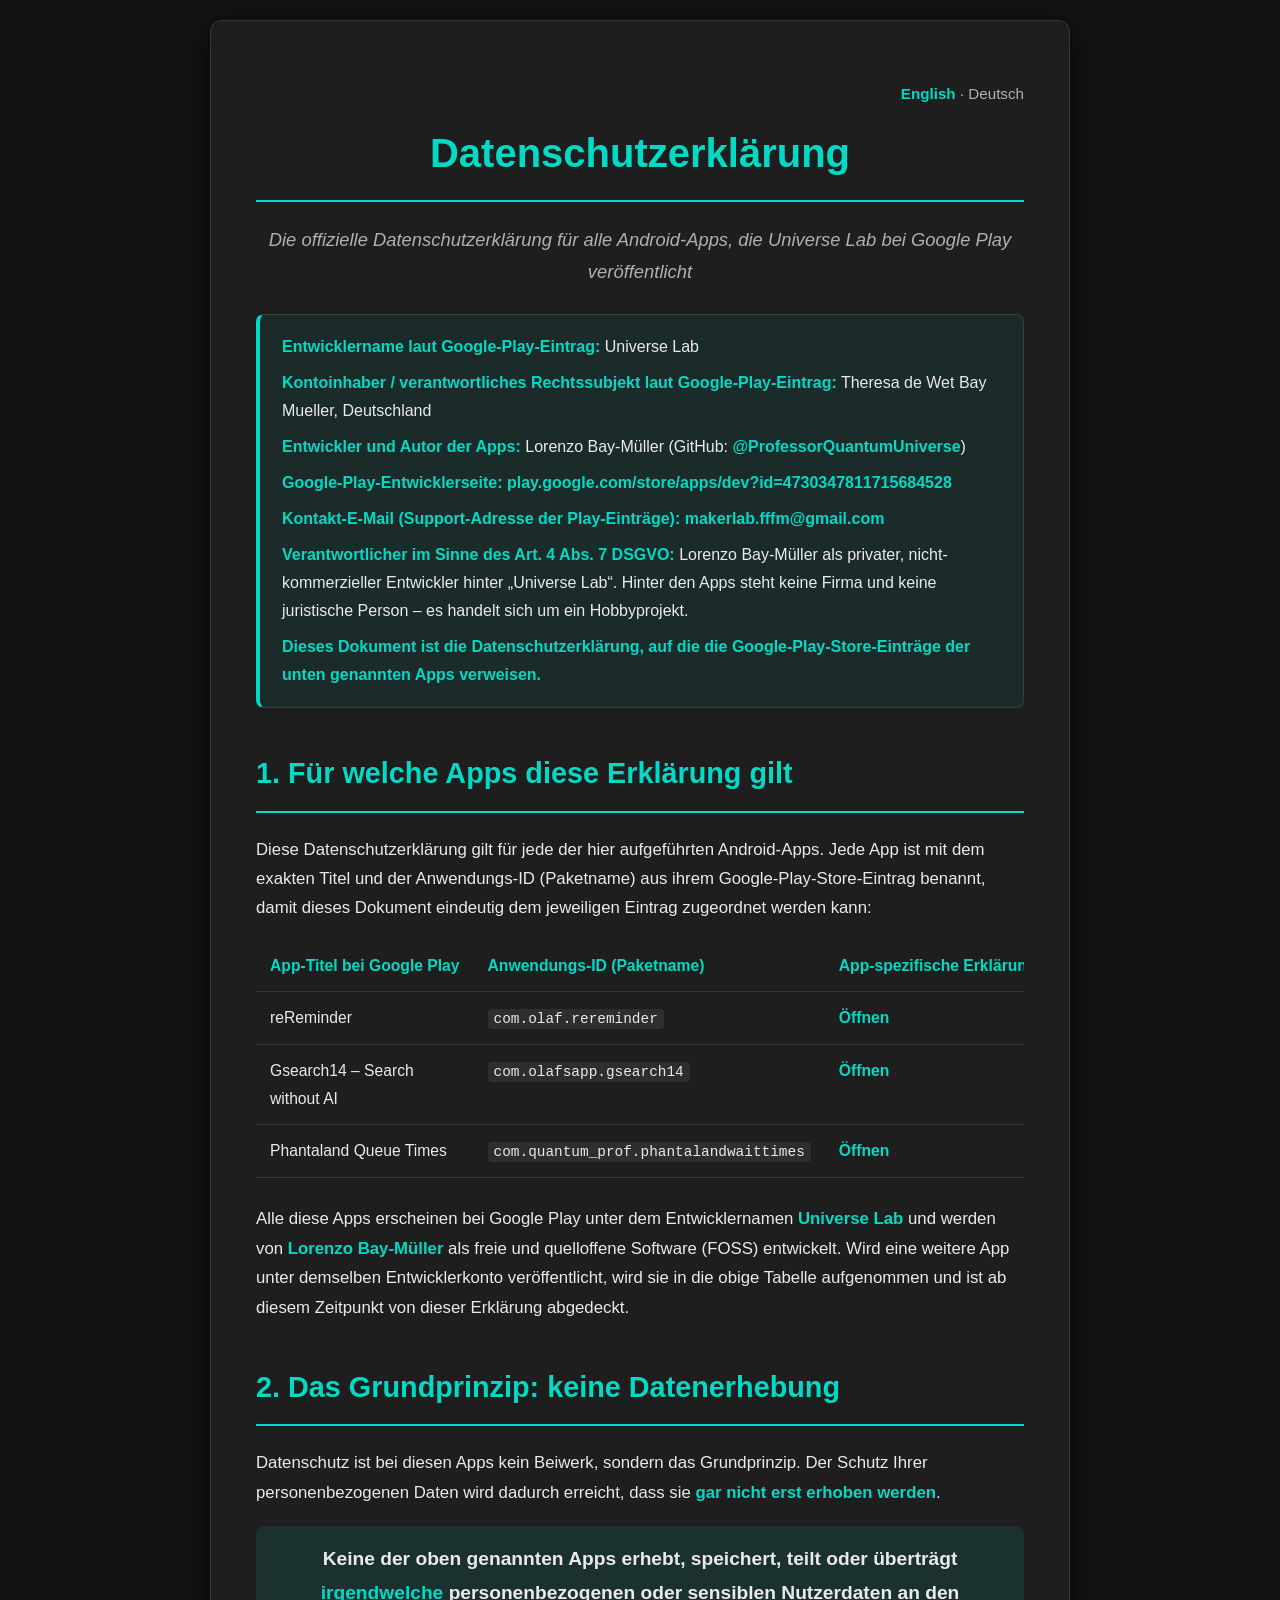
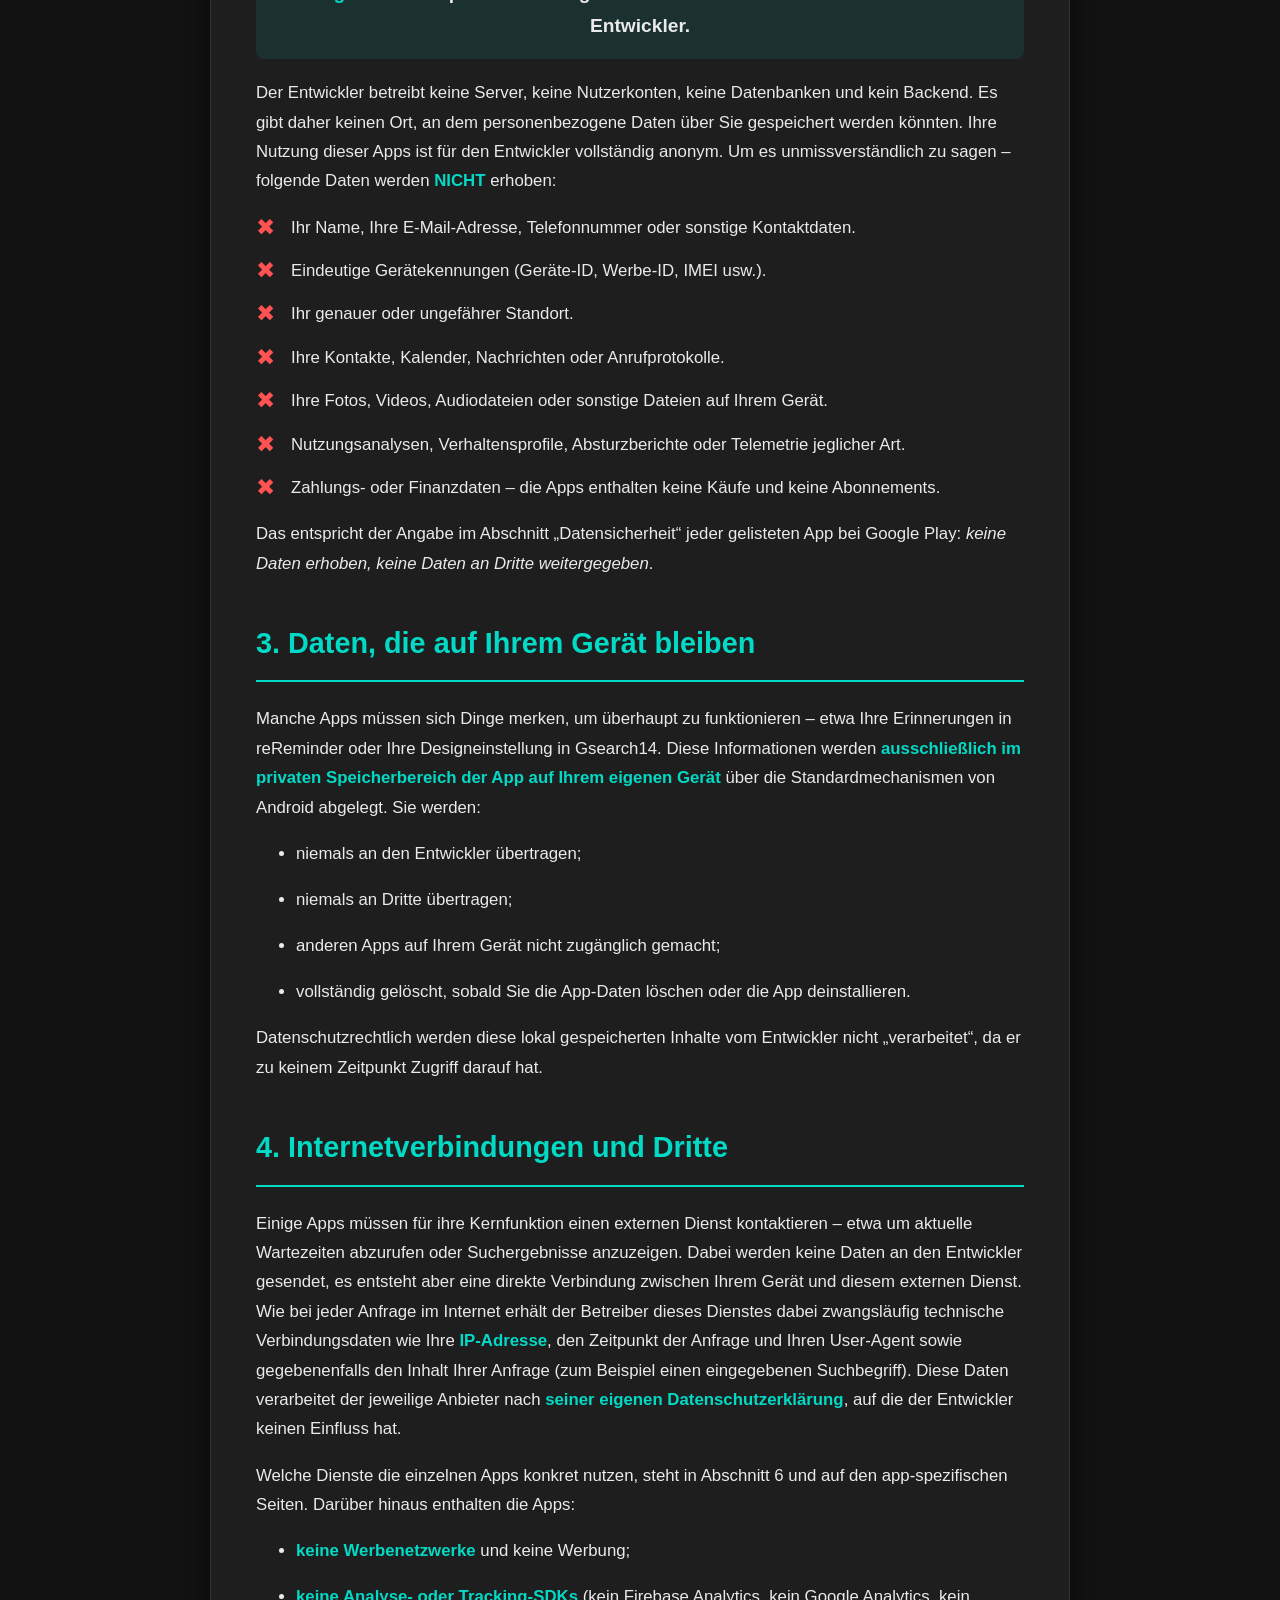
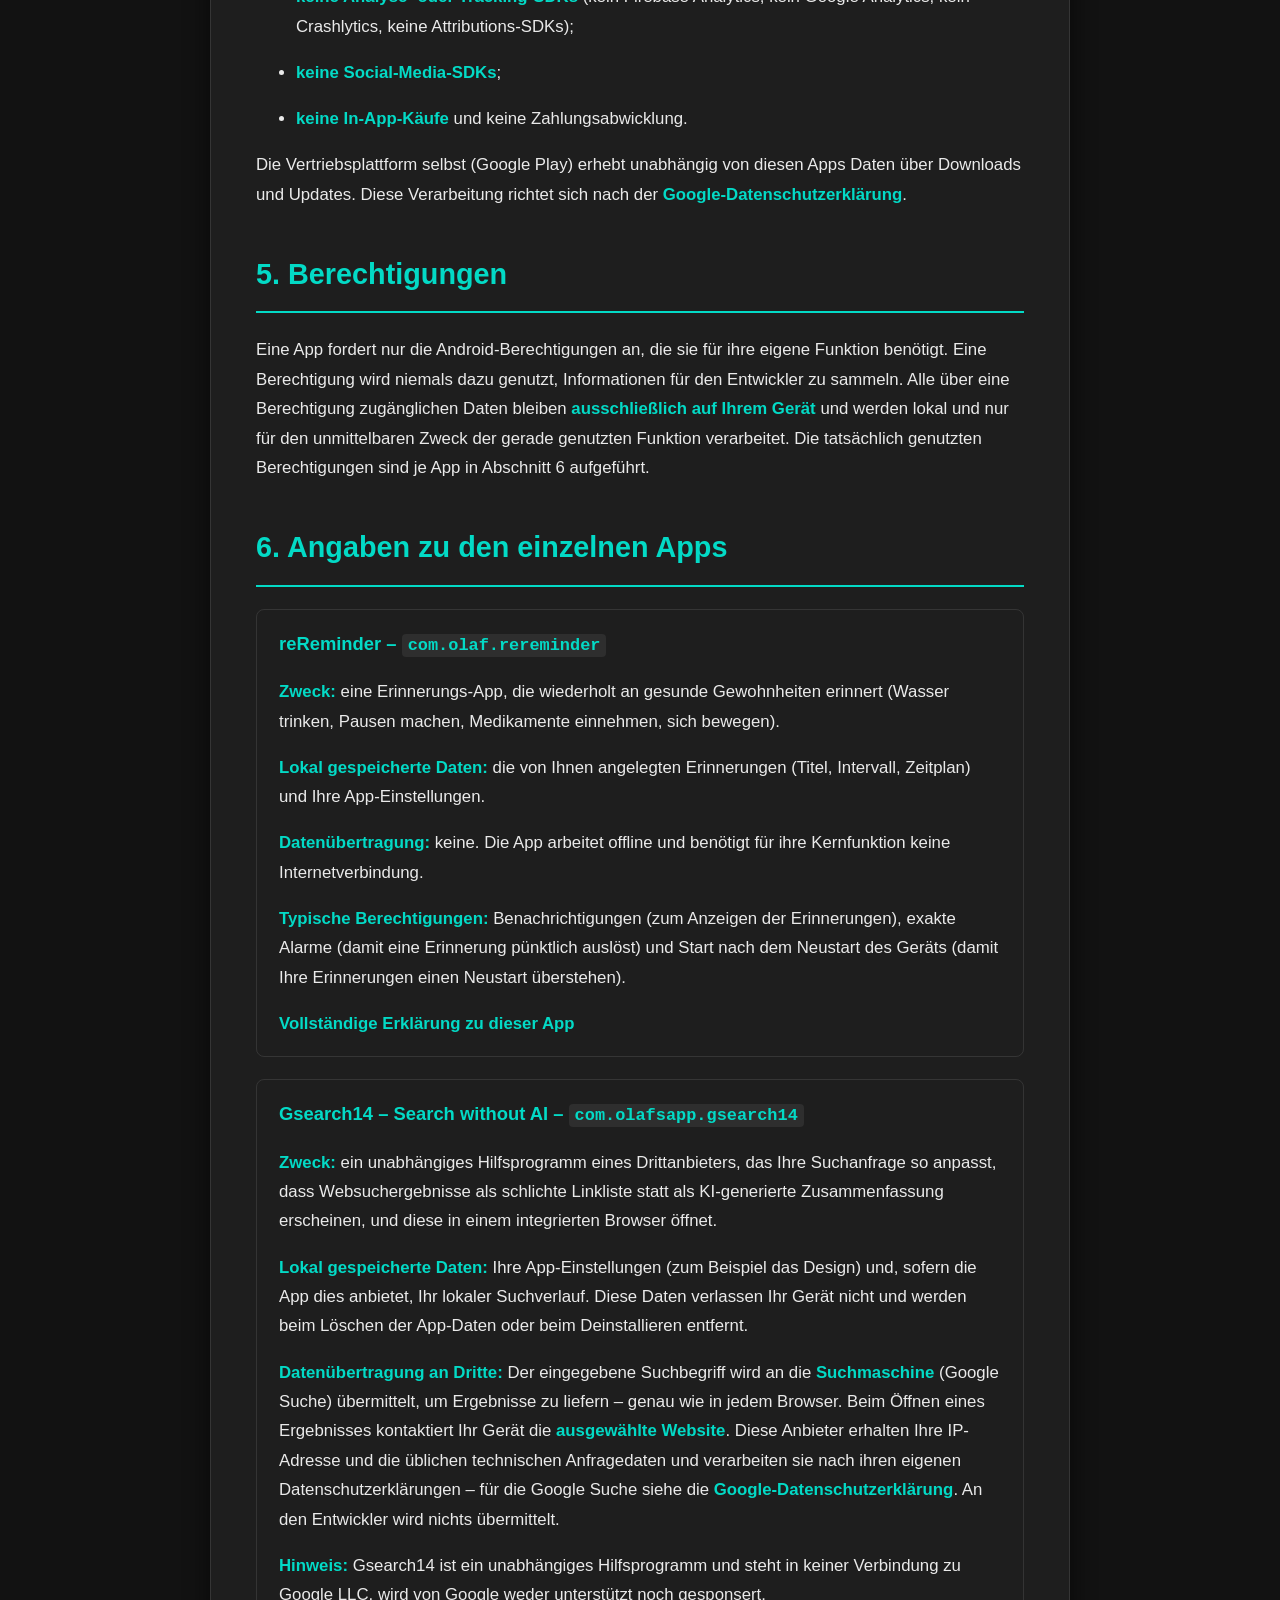
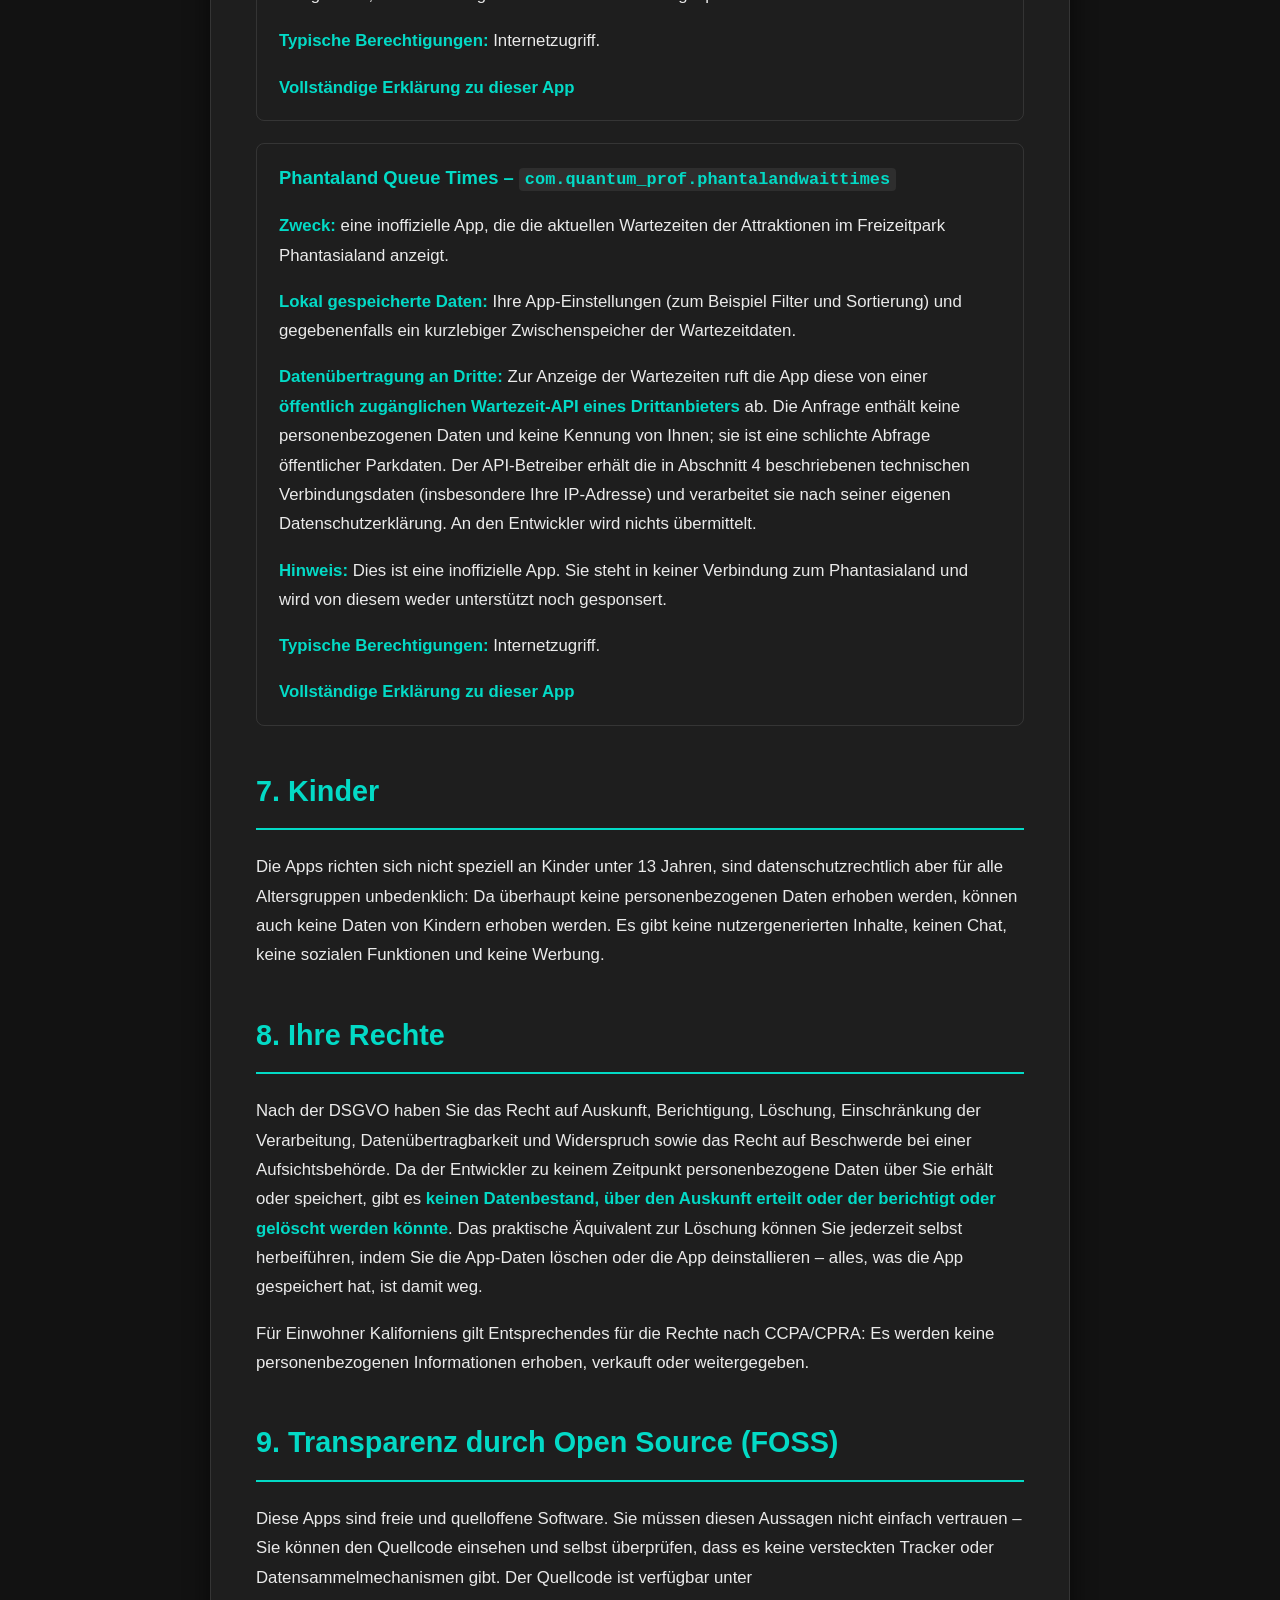
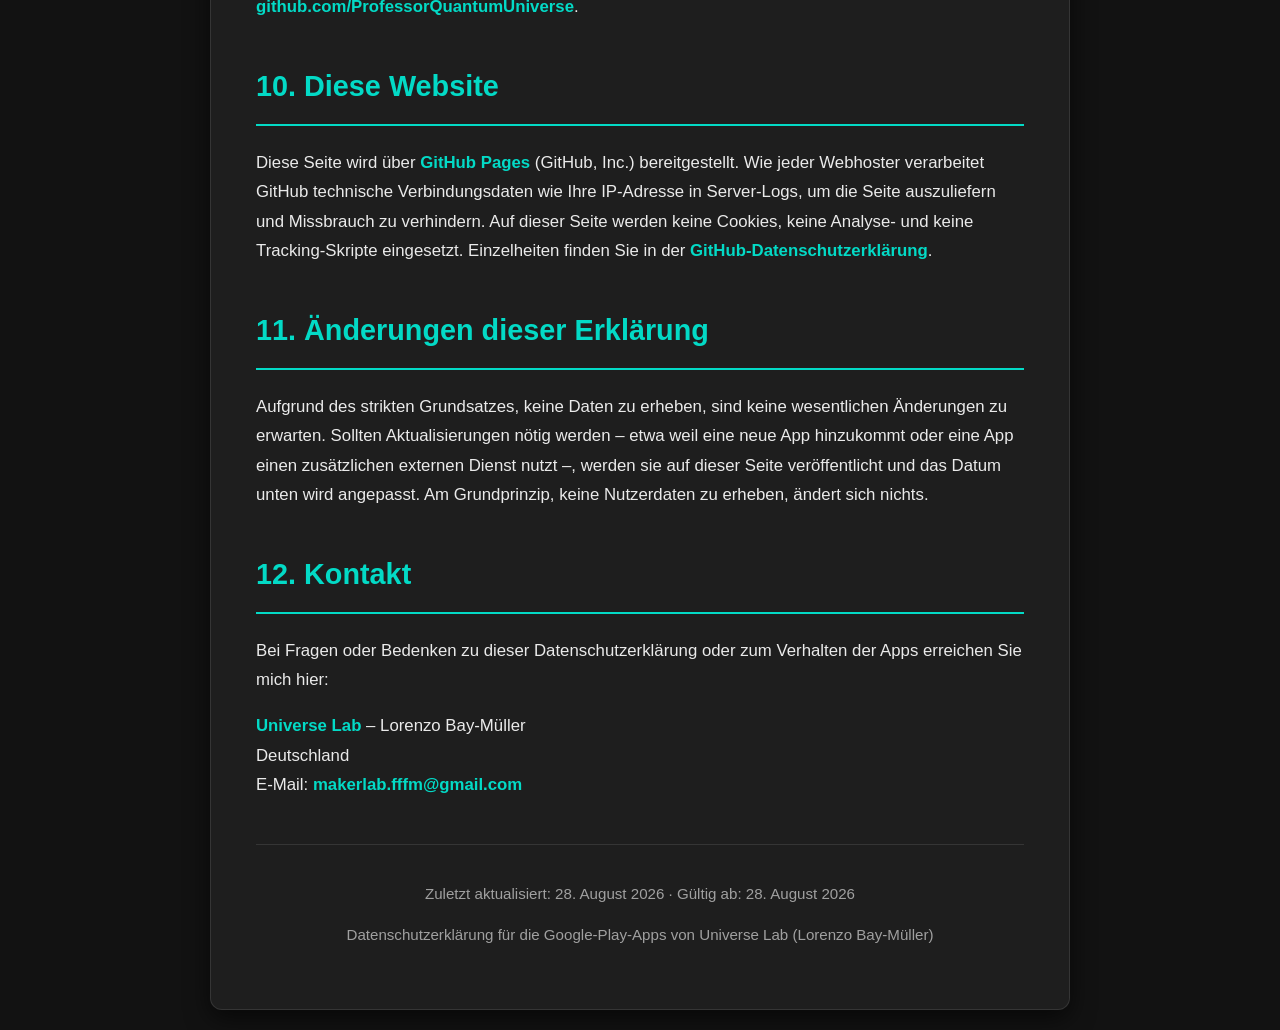
==== de/index.html @ 59ac1b70 "Rework privacy site to satisfy Google Play policy review The Play Console flagged https://privacy.lo" ====
<!DOCTYPE html>
<html lang="de">
<head>
    <meta charset="UTF-8">
    <meta name="viewport" content="width=device-width, initial-scale=1.0">
    <title>Datenschutzerklärung – Android-Apps von Universe Lab (Lorenzo Bay-Müller)</title>
    <meta name="description" content="Offizielle Datenschutzerklärung für alle Android-Apps, die Universe Lab (Lorenzo Bay-Müller) bei Google Play veröffentlicht: reReminder, Gsearch14 – Search without AI und Phantaland Queue Times.">
    <link rel="canonical" href="https://privacy.lorenzobaymueller.me/de/">
    <link rel="alternate" hreflang="en" href="https://privacy.lorenzobaymueller.me/">
    <link rel="alternate" hreflang="de" href="https://privacy.lorenzobaymueller.me/de/">
    <link rel="stylesheet" href="/assets/style.css">
</head>
<body>
    <div class="container">
        <p class="lang-switch"><a href="/">English</a> · Deutsch</p>

        <h1>Datenschutzerklärung</h1>
        <p class="intro">Die offizielle Datenschutzerklärung für alle Android-Apps, die Universe Lab bei Google Play veröffentlicht</p>

        <div class="identity">
            <p><strong>Entwicklername laut Google-Play-Eintrag:</strong> Universe Lab</p>
            <p><strong>Kontoinhaber / verantwortliches Rechtssubjekt laut Google-Play-Eintrag:</strong> Theresa de Wet Bay Mueller, Deutschland</p>
            <p><strong>Entwickler und Autor der Apps:</strong> Lorenzo Bay-Müller (GitHub: <a href="https://github.com/ProfessorQuantumUniverse">@ProfessorQuantumUniverse</a>)</p>
            <p><strong>Google-Play-Entwicklerseite:</strong> <a href="https://play.google.com/store/apps/dev?id=4730347811715684528">play.google.com/store/apps/dev?id=4730347811715684528</a></p>
            <p><strong>Kontakt-E-Mail (Support-Adresse der Play-Einträge):</strong> <a href="mailto:makerlab.fffm@gmail.com">makerlab.fffm@gmail.com</a></p>
            <p><strong>Verantwortlicher im Sinne des Art. 4 Abs. 7 DSGVO:</strong> Lorenzo Bay-Müller als privater, nicht-kommerzieller Entwickler hinter „Universe Lab“. Hinter den Apps steht keine Firma und keine juristische Person – es handelt sich um ein Hobbyprojekt.</p>
            <p><strong>Dieses Dokument ist die Datenschutzerklärung, auf die die Google-Play-Store-Einträge der unten genannten Apps verweisen.</strong></p>
        </div>

        <h2>1. Für welche Apps diese Erklärung gilt</h2>
        <p>
            Diese Datenschutzerklärung gilt für jede der hier aufgeführten Android-Apps. Jede App ist mit dem exakten
            Titel und der Anwendungs-ID (Paketname) aus ihrem Google-Play-Store-Eintrag benannt, damit dieses Dokument
            eindeutig dem jeweiligen Eintrag zugeordnet werden kann:
        </p>

        <div class="table-wrapper">
            <table>
                <thead>
                    <tr>
                        <th>App-Titel bei Google Play</th>
                        <th>Anwendungs-ID (Paketname)</th>
                        <th>App-spezifische Erklärung</th>
                    </tr>
                </thead>
                <tbody>
                    <tr>
                        <td>reReminder</td>
                        <td><code>com.olaf.rereminder</code></td>
                        <td><a href="/apps/rereminder/">Öffnen</a></td>
                    </tr>
                    <tr>
                        <td>Gsearch14 – Search without AI</td>
                        <td><code>com.olafsapp.gsearch14</code></td>
                        <td><a href="/apps/gsearch14/">Öffnen</a></td>
                    </tr>
                    <tr>
                        <td>Phantaland Queue Times</td>
                        <td><code>com.quantum_prof.phantalandwaittimes</code></td>
                        <td><a href="/apps/phantaland-queue-times/">Öffnen</a></td>
                    </tr>
                </tbody>
            </table>
        </div>

        <p>
            Alle diese Apps erscheinen bei Google Play unter dem Entwicklernamen <strong>Universe Lab</strong> und werden
            von <strong>Lorenzo Bay-Müller</strong> als freie und quelloffene Software (FOSS) entwickelt. Wird eine
            weitere App unter demselben Entwicklerkonto veröffentlicht, wird sie in die obige Tabelle aufgenommen und ist
            ab diesem Zeitpunkt von dieser Erklärung abgedeckt.
        </p>

        <h2>2. Das Grundprinzip: keine Datenerhebung</h2>
        <p>
            Datenschutz ist bei diesen Apps kein Beiwerk, sondern das Grundprinzip. Der Schutz Ihrer personenbezogenen
            Daten wird dadurch erreicht, dass sie <strong class="highlight">gar nicht erst erhoben werden</strong>.
        </p>
        <p class="callout">
            Keine der oben genannten Apps erhebt, speichert, teilt oder überträgt <span class="highlight">irgendwelche</span>
            personenbezogenen oder sensiblen Nutzerdaten an den Entwickler.
        </p>
        <p>
            Der Entwickler betreibt keine Server, keine Nutzerkonten, keine Datenbanken und kein Backend. Es gibt daher
            keinen Ort, an dem personenbezogene Daten über Sie gespeichert werden könnten. Ihre Nutzung dieser Apps ist
            für den Entwickler vollständig anonym. Um es unmissverständlich zu sagen – folgende Daten werden
            <strong class="highlight">NICHT</strong> erhoben:
        </p>
        <ul class="no-data-list">
            <li>Ihr Name, Ihre E-Mail-Adresse, Telefonnummer oder sonstige Kontaktdaten.</li>
            <li>Eindeutige Gerätekennungen (Geräte-ID, Werbe-ID, IMEI usw.).</li>
            <li>Ihr genauer oder ungefährer Standort.</li>
            <li>Ihre Kontakte, Kalender, Nachrichten oder Anrufprotokolle.</li>
            <li>Ihre Fotos, Videos, Audiodateien oder sonstige Dateien auf Ihrem Gerät.</li>
            <li>Nutzungsanalysen, Verhaltensprofile, Absturzberichte oder Telemetrie jeglicher Art.</li>
            <li>Zahlungs- oder Finanzdaten – die Apps enthalten keine Käufe und keine Abonnements.</li>
        </ul>
        <p>
            Das entspricht der Angabe im Abschnitt „Datensicherheit“ jeder gelisteten App bei Google Play:
            <em>keine Daten erhoben, keine Daten an Dritte weitergegeben</em>.
        </p>

        <h2>3. Daten, die auf Ihrem Gerät bleiben</h2>
        <p>
            Manche Apps müssen sich Dinge merken, um überhaupt zu funktionieren – etwa Ihre Erinnerungen in reReminder
            oder Ihre Designeinstellung in Gsearch14. Diese Informationen werden
            <strong class="highlight">ausschließlich im privaten Speicherbereich der App auf Ihrem eigenen Gerät</strong>
            über die Standardmechanismen von Android abgelegt. Sie werden:
        </p>
        <ul>
            <li>niemals an den Entwickler übertragen;</li>
            <li>niemals an Dritte übertragen;</li>
            <li>anderen Apps auf Ihrem Gerät nicht zugänglich gemacht;</li>
            <li>vollständig gelöscht, sobald Sie die App-Daten löschen oder die App deinstallieren.</li>
        </ul>
        <p>
            Datenschutzrechtlich werden diese lokal gespeicherten Inhalte vom Entwickler nicht „verarbeitet“, da er
            zu keinem Zeitpunkt Zugriff darauf hat.
        </p>

        <h2>4. Internetverbindungen und Dritte</h2>
        <p>
            Einige Apps müssen für ihre Kernfunktion einen externen Dienst kontaktieren – etwa um aktuelle Wartezeiten
            abzurufen oder Suchergebnisse anzuzeigen. Dabei werden keine Daten an den Entwickler gesendet, es entsteht
            aber eine direkte Verbindung zwischen Ihrem Gerät und diesem externen Dienst. Wie bei jeder Anfrage im
            Internet erhält der Betreiber dieses Dienstes dabei zwangsläufig technische Verbindungsdaten wie Ihre
            <strong>IP-Adresse</strong>, den Zeitpunkt der Anfrage und Ihren User-Agent sowie gegebenenfalls den Inhalt
            Ihrer Anfrage (zum Beispiel einen eingegebenen Suchbegriff). Diese Daten verarbeitet der jeweilige Anbieter
            nach <strong>seiner eigenen Datenschutzerklärung</strong>, auf die der Entwickler keinen Einfluss hat.
        </p>
        <p>
            Welche Dienste die einzelnen Apps konkret nutzen, steht in Abschnitt 6 und auf den app-spezifischen Seiten.
            Darüber hinaus enthalten die Apps:
        </p>
        <ul>
            <li><strong>keine Werbenetzwerke</strong> und keine Werbung;</li>
            <li><strong>keine Analyse- oder Tracking-SDKs</strong> (kein Firebase Analytics, kein Google Analytics, kein Crashlytics, keine Attributions-SDKs);</li>
            <li><strong>keine Social-Media-SDKs</strong>;</li>
            <li><strong>keine In-App-Käufe</strong> und keine Zahlungsabwicklung.</li>
        </ul>
        <p>
            Die Vertriebsplattform selbst (Google Play) erhebt unabhängig von diesen Apps Daten über Downloads und
            Updates. Diese Verarbeitung richtet sich nach der
            <a href="https://policies.google.com/privacy">Google-Datenschutzerklärung</a>.
        </p>

        <h2>5. Berechtigungen</h2>
        <p>
            Eine App fordert nur die Android-Berechtigungen an, die sie für ihre eigene Funktion benötigt. Eine
            Berechtigung wird niemals dazu genutzt, Informationen für den Entwickler zu sammeln. Alle über eine
            Berechtigung zugänglichen Daten bleiben <strong class="highlight">ausschließlich auf Ihrem Gerät</strong> und
            werden lokal und nur für den unmittelbaren Zweck der gerade genutzten Funktion verarbeitet. Die tatsächlich
            genutzten Berechtigungen sind je App in Abschnitt 6 aufgeführt.
        </p>

        <h2>6. Angaben zu den einzelnen Apps</h2>

        <div class="app-block">
            <h3>reReminder – <code>com.olaf.rereminder</code></h3>
            <p><strong>Zweck:</strong> eine Erinnerungs-App, die wiederholt an gesunde Gewohnheiten erinnert (Wasser trinken, Pausen machen, Medikamente einnehmen, sich bewegen).</p>
            <p><strong>Lokal gespeicherte Daten:</strong> die von Ihnen angelegten Erinnerungen (Titel, Intervall, Zeitplan) und Ihre App-Einstellungen.</p>
            <p><strong>Datenübertragung:</strong> keine. Die App arbeitet offline und benötigt für ihre Kernfunktion keine Internetverbindung.</p>
            <p><strong>Typische Berechtigungen:</strong> Benachrichtigungen (zum Anzeigen der Erinnerungen), exakte Alarme (damit eine Erinnerung pünktlich auslöst) und Start nach dem Neustart des Geräts (damit Ihre Erinnerungen einen Neustart überstehen).</p>
            <p><a href="/apps/rereminder/">Vollständige Erklärung zu dieser App</a></p>
        </div>

        <div class="app-block">
            <h3>Gsearch14 – Search without AI – <code>com.olafsapp.gsearch14</code></h3>
            <p><strong>Zweck:</strong> ein unabhängiges Hilfsprogramm eines Drittanbieters, das Ihre Suchanfrage so anpasst, dass Websuchergebnisse als schlichte Linkliste statt als KI-generierte Zusammenfassung erscheinen, und diese in einem integrierten Browser öffnet.</p>
            <p><strong>Lokal gespeicherte Daten:</strong> Ihre App-Einstellungen (zum Beispiel das Design) und, sofern die App dies anbietet, Ihr lokaler Suchverlauf. Diese Daten verlassen Ihr Gerät nicht und werden beim Löschen der App-Daten oder beim Deinstallieren entfernt.</p>
            <p><strong>Datenübertragung an Dritte:</strong> Der eingegebene Suchbegriff wird an die <strong>Suchmaschine</strong> (Google Suche) übermittelt, um Ergebnisse zu liefern – genau wie in jedem Browser. Beim Öffnen eines Ergebnisses kontaktiert Ihr Gerät die <strong>ausgewählte Website</strong>. Diese Anbieter erhalten Ihre IP-Adresse und die üblichen technischen Anfragedaten und verarbeiten sie nach ihren eigenen Datenschutzerklärungen – für die Google Suche siehe die <a href="https://policies.google.com/privacy">Google-Datenschutzerklärung</a>. An den Entwickler wird nichts übermittelt.</p>
            <p><strong>Hinweis:</strong> Gsearch14 ist ein unabhängiges Hilfsprogramm und steht in keiner Verbindung zu Google LLC, wird von Google weder unterstützt noch gesponsert.</p>
            <p><strong>Typische Berechtigungen:</strong> Internetzugriff.</p>
            <p><a href="/apps/gsearch14/">Vollständige Erklärung zu dieser App</a></p>
        </div>

        <div class="app-block">
            <h3>Phantaland Queue Times – <code>com.quantum_prof.phantalandwaittimes</code></h3>
            <p><strong>Zweck:</strong> eine inoffizielle App, die die aktuellen Wartezeiten der Attraktionen im Freizeitpark Phantasialand anzeigt.</p>
            <p><strong>Lokal gespeicherte Daten:</strong> Ihre App-Einstellungen (zum Beispiel Filter und Sortierung) und gegebenenfalls ein kurzlebiger Zwischenspeicher der Wartezeitdaten.</p>
            <p><strong>Datenübertragung an Dritte:</strong> Zur Anzeige der Wartezeiten ruft die App diese von einer <strong>öffentlich zugänglichen Wartezeit-API eines Drittanbieters</strong> ab. Die Anfrage enthält keine personenbezogenen Daten und keine Kennung von Ihnen; sie ist eine schlichte Abfrage öffentlicher Parkdaten. Der API-Betreiber erhält die in Abschnitt 4 beschriebenen technischen Verbindungsdaten (insbesondere Ihre IP-Adresse) und verarbeitet sie nach seiner eigenen Datenschutzerklärung. An den Entwickler wird nichts übermittelt.</p>
            <p><strong>Hinweis:</strong> Dies ist eine inoffizielle App. Sie steht in keiner Verbindung zum Phantasialand und wird von diesem weder unterstützt noch gesponsert.</p>
            <p><strong>Typische Berechtigungen:</strong> Internetzugriff.</p>
            <p><a href="/apps/phantaland-queue-times/">Vollständige Erklärung zu dieser App</a></p>
        </div>

        <h2>7. Kinder</h2>
        <p>
            Die Apps richten sich nicht speziell an Kinder unter 13 Jahren, sind datenschutzrechtlich aber für alle
            Altersgruppen unbedenklich: Da überhaupt keine personenbezogenen Daten erhoben werden, können auch keine
            Daten von Kindern erhoben werden. Es gibt keine nutzergenerierten Inhalte, keinen Chat, keine sozialen
            Funktionen und keine Werbung.
        </p>

        <h2>8. Ihre Rechte</h2>
        <p>
            Nach der DSGVO haben Sie das Recht auf Auskunft, Berichtigung, Löschung, Einschränkung der Verarbeitung,
            Datenübertragbarkeit und Widerspruch sowie das Recht auf Beschwerde bei einer Aufsichtsbehörde. Da der
            Entwickler zu keinem Zeitpunkt personenbezogene Daten über Sie erhält oder speichert, gibt es
            <strong>keinen Datenbestand, über den Auskunft erteilt oder der berichtigt oder gelöscht werden könnte</strong>.
            Das praktische Äquivalent zur Löschung können Sie jederzeit selbst herbeiführen, indem Sie die App-Daten
            löschen oder die App deinstallieren – alles, was die App gespeichert hat, ist damit weg.
        </p>
        <p>
            Für Einwohner Kaliforniens gilt Entsprechendes für die Rechte nach CCPA/CPRA: Es werden keine
            personenbezogenen Informationen erhoben, verkauft oder weitergegeben.
        </p>

        <h2>9. Transparenz durch Open Source (FOSS)</h2>
        <p>
            Diese Apps sind freie und quelloffene Software. Sie müssen diesen Aussagen nicht einfach vertrauen – Sie
            können den Quellcode einsehen und selbst überprüfen, dass es keine versteckten Tracker oder
            Datensammelmechanismen gibt. Der Quellcode ist verfügbar unter
            <a href="https://github.com/ProfessorQuantumUniverse">github.com/ProfessorQuantumUniverse</a>.
        </p>

        <h2>10. Diese Website</h2>
        <p>
            Diese Seite wird über <strong>GitHub Pages</strong> (GitHub, Inc.) bereitgestellt. Wie jeder Webhoster
            verarbeitet GitHub technische Verbindungsdaten wie Ihre IP-Adresse in Server-Logs, um die Seite auszuliefern
            und Missbrauch zu verhindern. Auf dieser Seite werden keine Cookies, keine Analyse- und keine
            Tracking-Skripte eingesetzt. Einzelheiten finden Sie in der
            <a href="https://docs.github.com/de/site-policy/privacy-policies/github-general-privacy-statement">GitHub-Datenschutzerklärung</a>.
        </p>

        <h2>11. Änderungen dieser Erklärung</h2>
        <p>
            Aufgrund des strikten Grundsatzes, keine Daten zu erheben, sind keine wesentlichen Änderungen zu erwarten.
            Sollten Aktualisierungen nötig werden – etwa weil eine neue App hinzukommt oder eine App einen zusätzlichen
            externen Dienst nutzt –, werden sie auf dieser Seite veröffentlicht und das Datum unten wird angepasst. Am
            Grundprinzip, keine Nutzerdaten zu erheben, ändert sich nichts.
        </p>

        <h2>12. Kontakt</h2>
        <p>
            Bei Fragen oder Bedenken zu dieser Datenschutzerklärung oder zum Verhalten der Apps erreichen Sie mich hier:
        </p>
        <p>
            <strong>Universe Lab</strong> – Lorenzo Bay-Müller<br>
            Deutschland<br>
            E-Mail: <a href="mailto:makerlab.fffm@gmail.com">makerlab.fffm@gmail.com</a>
        </p>

        <div class="footer">
            <p>Zuletzt aktualisiert: 28. August 2026 · Gültig ab: 28. August 2026</p>
            <p>Datenschutzerklärung für die Google-Play-Apps von Universe Lab (Lorenzo Bay-Müller)</p>
        </div>
    </div>
</body>
</html>
---- assets/style.css ----
:root {
    --background-color: #121212;
    --text-color: #EAEAEA;
    --primary-color: #03DAC6;
    --surface-color: #1E1E1E;
    --muted-color: #B0B0B0;
    --border-color: rgba(255, 255, 255, 0.1);
    --font-family: 'Segoe UI', Roboto, Helvetica, Arial, sans-serif;
}

* { box-sizing: border-box; }

body {
    font-family: var(--font-family);
    line-height: 1.75;
    background-color: var(--background-color);
    color: var(--text-color);
    margin: 0;
    padding: 20px;
    display: flex;
    justify-content: center;
}

.container {
    max-width: 860px;
    width: 100%;
    background-color: var(--surface-color);
    border-radius: 12px;
    padding: clamp(22px, 5vw, 45px);
    box-shadow: 0 8px 25px rgba(0, 0, 0, 0.6);
    border: 1px solid var(--border-color);
}

h1, h2 {
    color: var(--primary-color);
    border-bottom: 2px solid var(--primary-color);
    padding-bottom: 12px;
    margin-top: 40px;
    margin-bottom: 22px;
}

h1 { font-size: clamp(1.9em, 6vw, 2.5em); font-weight: 700; text-align: center; margin-top: 0; }
h2 { font-size: clamp(1.35em, 4.5vw, 1.8em); }
h3 { font-size: 1.15em; color: var(--text-color); margin-bottom: 6px; }

p, li { font-size: 1.05em; margin-bottom: 1em; }

.intro {
    font-size: 1.15em;
    font-style: italic;
    text-align: center;
    color: var(--muted-color);
    margin-bottom: 26px;
}

a {
    color: var(--primary-color);
    text-decoration: none;
    font-weight: 600;
    transition: color 0.3s ease, text-shadow 0.3s ease;
    word-break: break-word;
}

a:hover { text-decoration: underline; text-shadow: 0 0 5px rgba(3, 218, 198, 0.5); }

strong, .highlight { font-weight: 700; color: var(--primary-color); }

.lang-switch {
    text-align: right;
    font-size: 0.95em;
    color: var(--muted-color);
    margin-bottom: 10px;
}

.identity {
    background-color: rgba(3, 218, 198, 0.07);
    border: 1px solid var(--border-color);
    border-left: 4px solid var(--primary-color);
    border-radius: 8px;
    padding: 18px 22px;
    margin-bottom: 28px;
}

.identity p { margin: 0 0 8px; font-size: 1em; }
.identity p:last-child { margin-bottom: 0; }

.callout {
    font-size: 1.2em;
    text-align: center;
    font-weight: bold;
    background-color: rgba(3, 218, 198, 0.1);
    padding: 16px;
    border-radius: 8px;
}

.table-wrapper { overflow-x: auto; margin-bottom: 26px; }

table { border-collapse: collapse; width: 100%; min-width: 520px; }

th, td {
    text-align: left;
    padding: 12px 14px;
    border-bottom: 1px solid var(--border-color);
    font-size: 0.98em;
    vertical-align: top;
}

th { color: var(--primary-color); white-space: nowrap; }

code {
    font-family: 'Courier New', Courier, monospace;
    background-color: rgba(255, 255, 255, 0.07);
    padding: 2px 6px;
    border-radius: 4px;
    font-size: 0.92em;
}

.no-data-list { list-style: none; padding-left: 0; }

.no-data-list li {
    position: relative;
    padding-left: 35px;
    margin-bottom: 14px;
}

.no-data-list li::before {
    content: '\2716';
    position: absolute;
    left: 0;
    top: 0;
    color: #FF5252;
    font-size: 1.35em;
    line-height: 1.3;
}

.app-block {
    border: 1px solid var(--border-color);
    border-radius: 8px;
    padding: 18px 22px;
    margin-bottom: 22px;
}

.app-block h3 { margin-top: 0; color: var(--primary-color); }
.app-block p:last-child { margin-bottom: 0; }

.footer {
    margin-top: 45px;
    padding-top: 20px;
    border-top: 1px solid var(--border-color);
    text-align: center;
    font-size: 0.9em;
    color: #A0A0A0;
}

@media (max-width: 600px) {
    body { padding: 10px; }
    .app-block { padding: 14px 16px; }
}
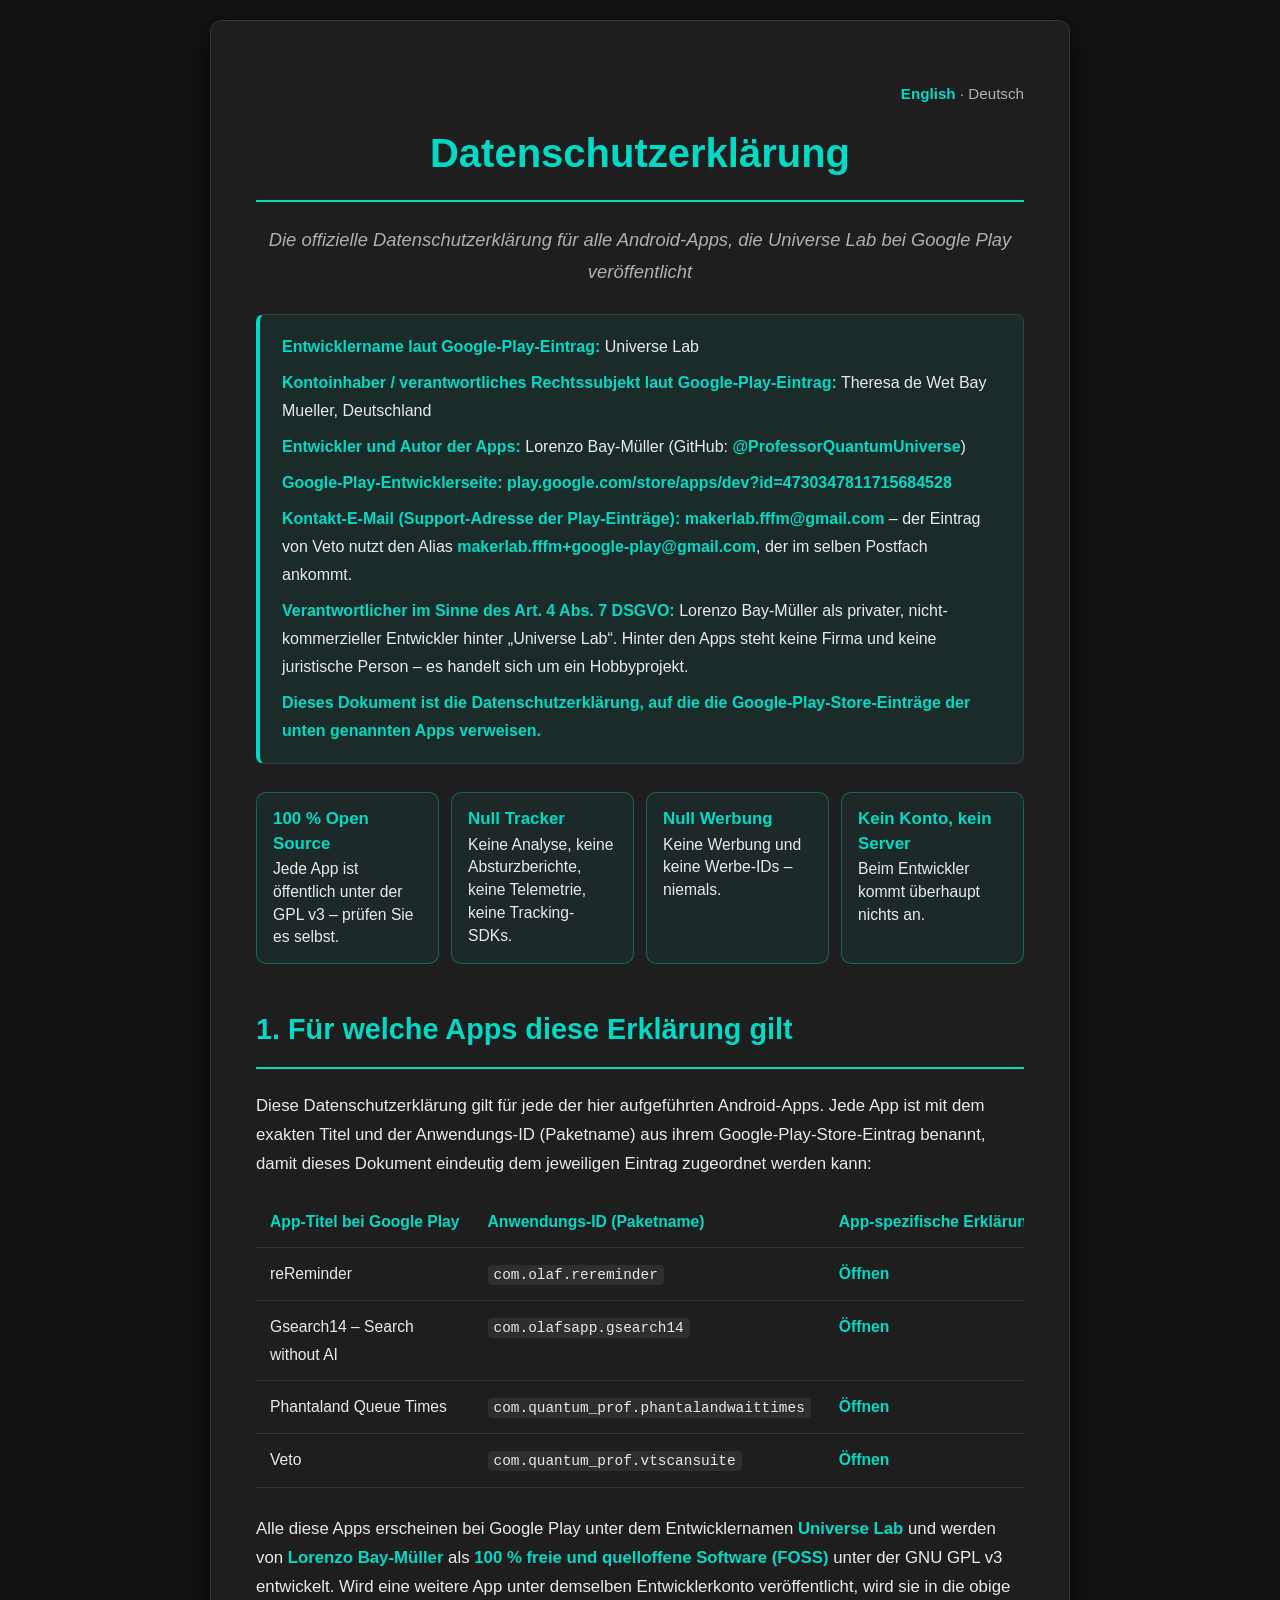
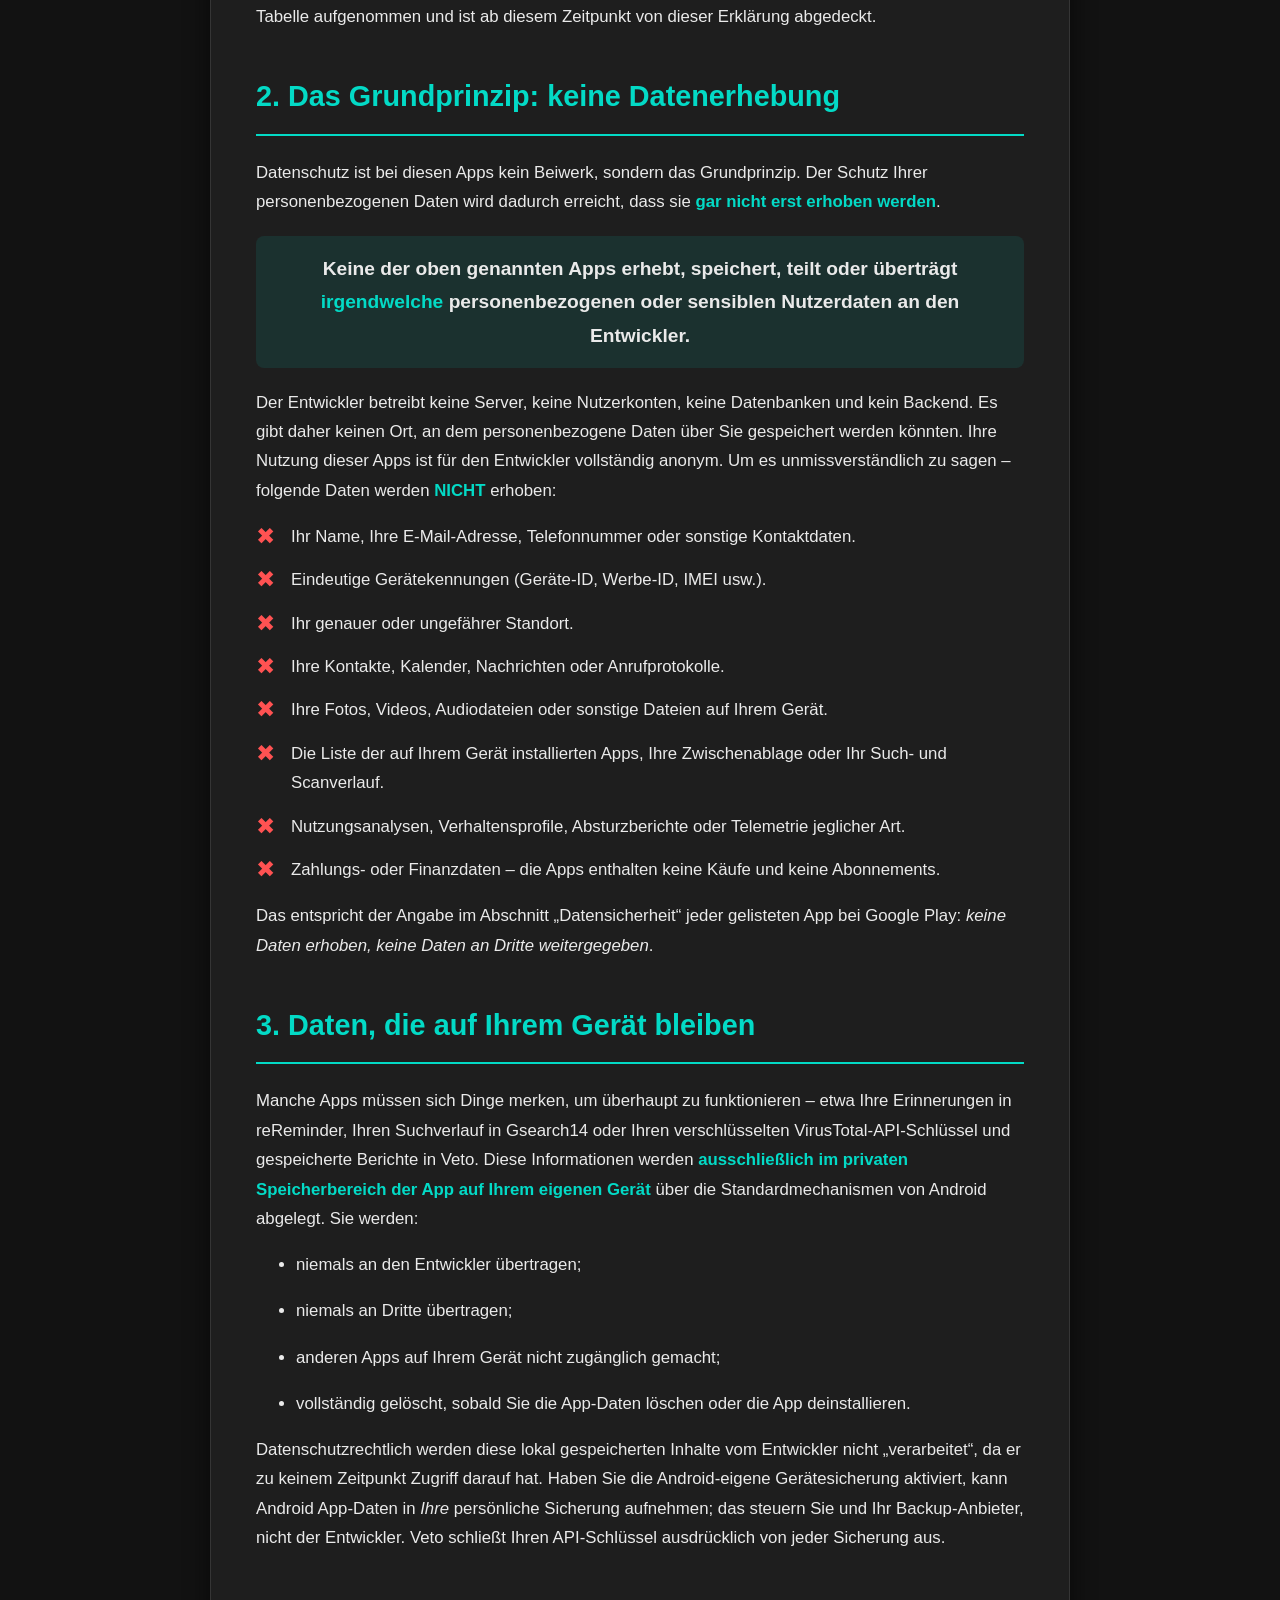
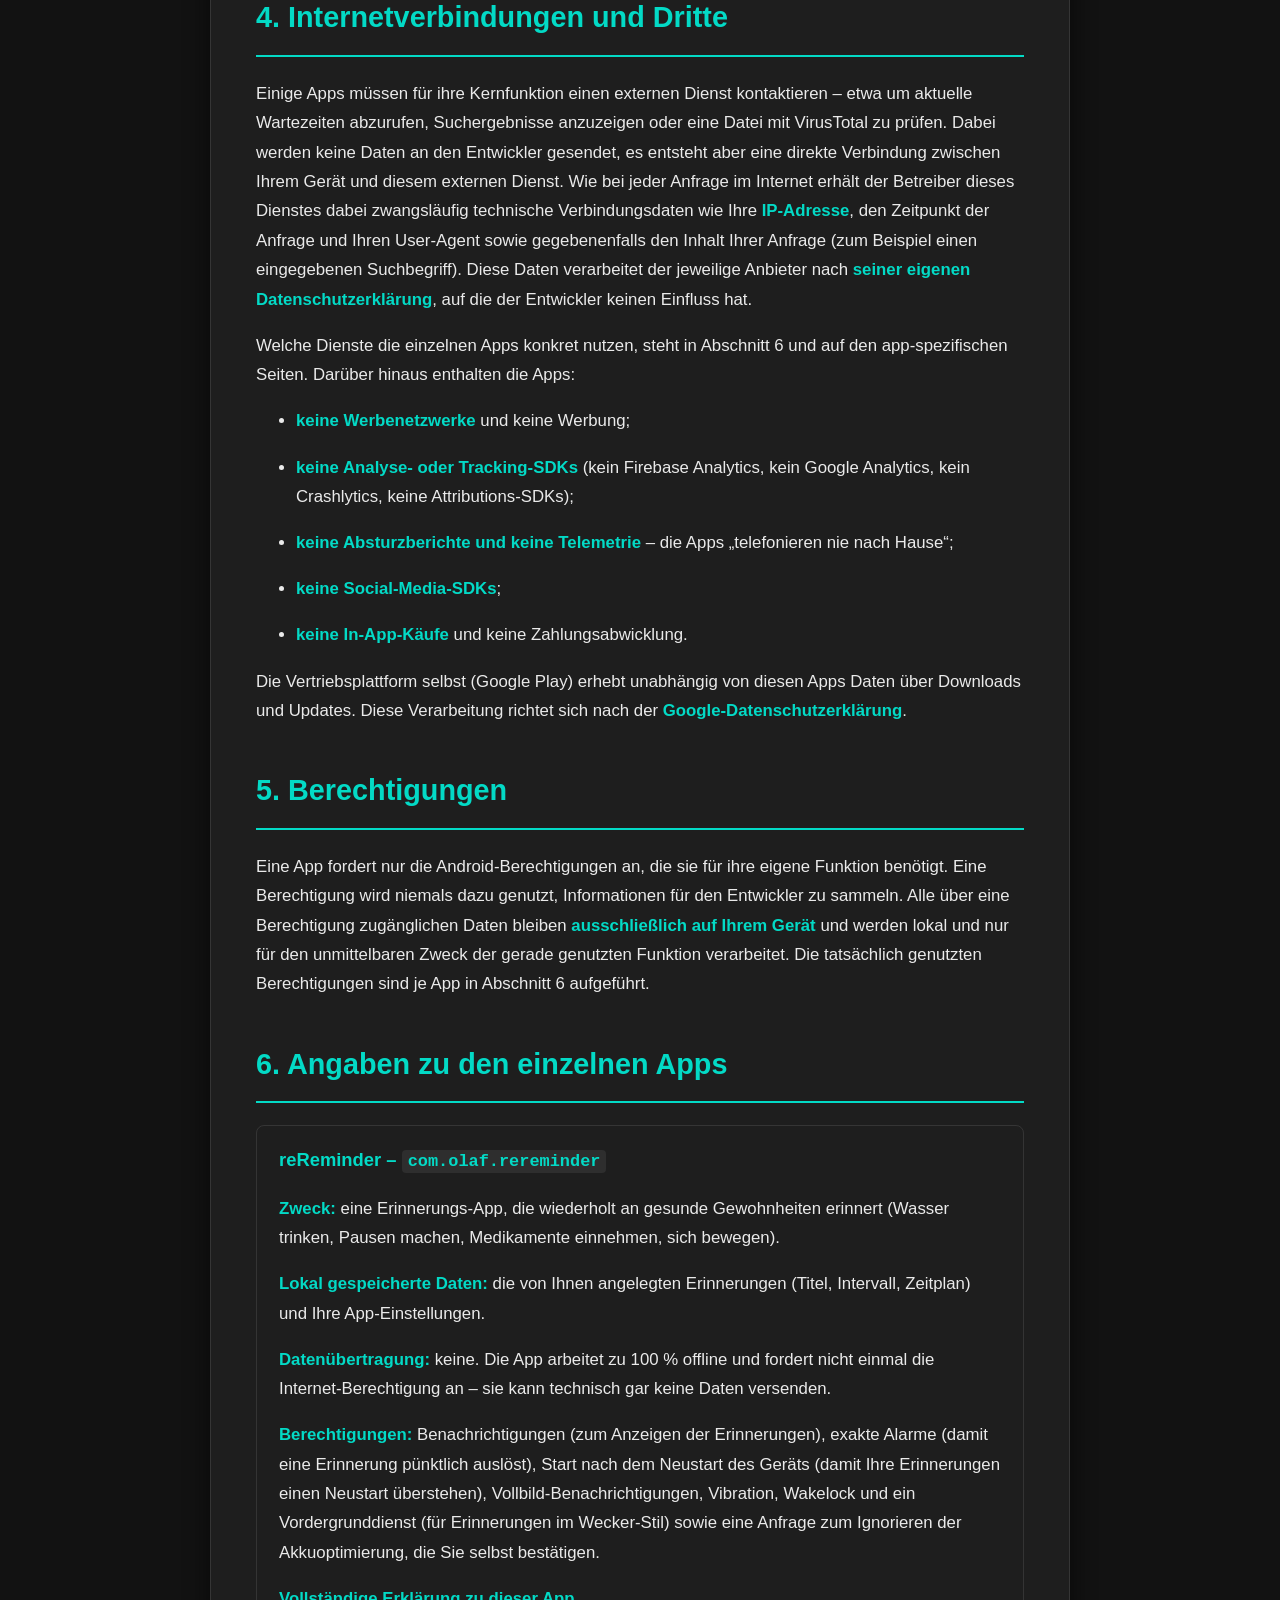
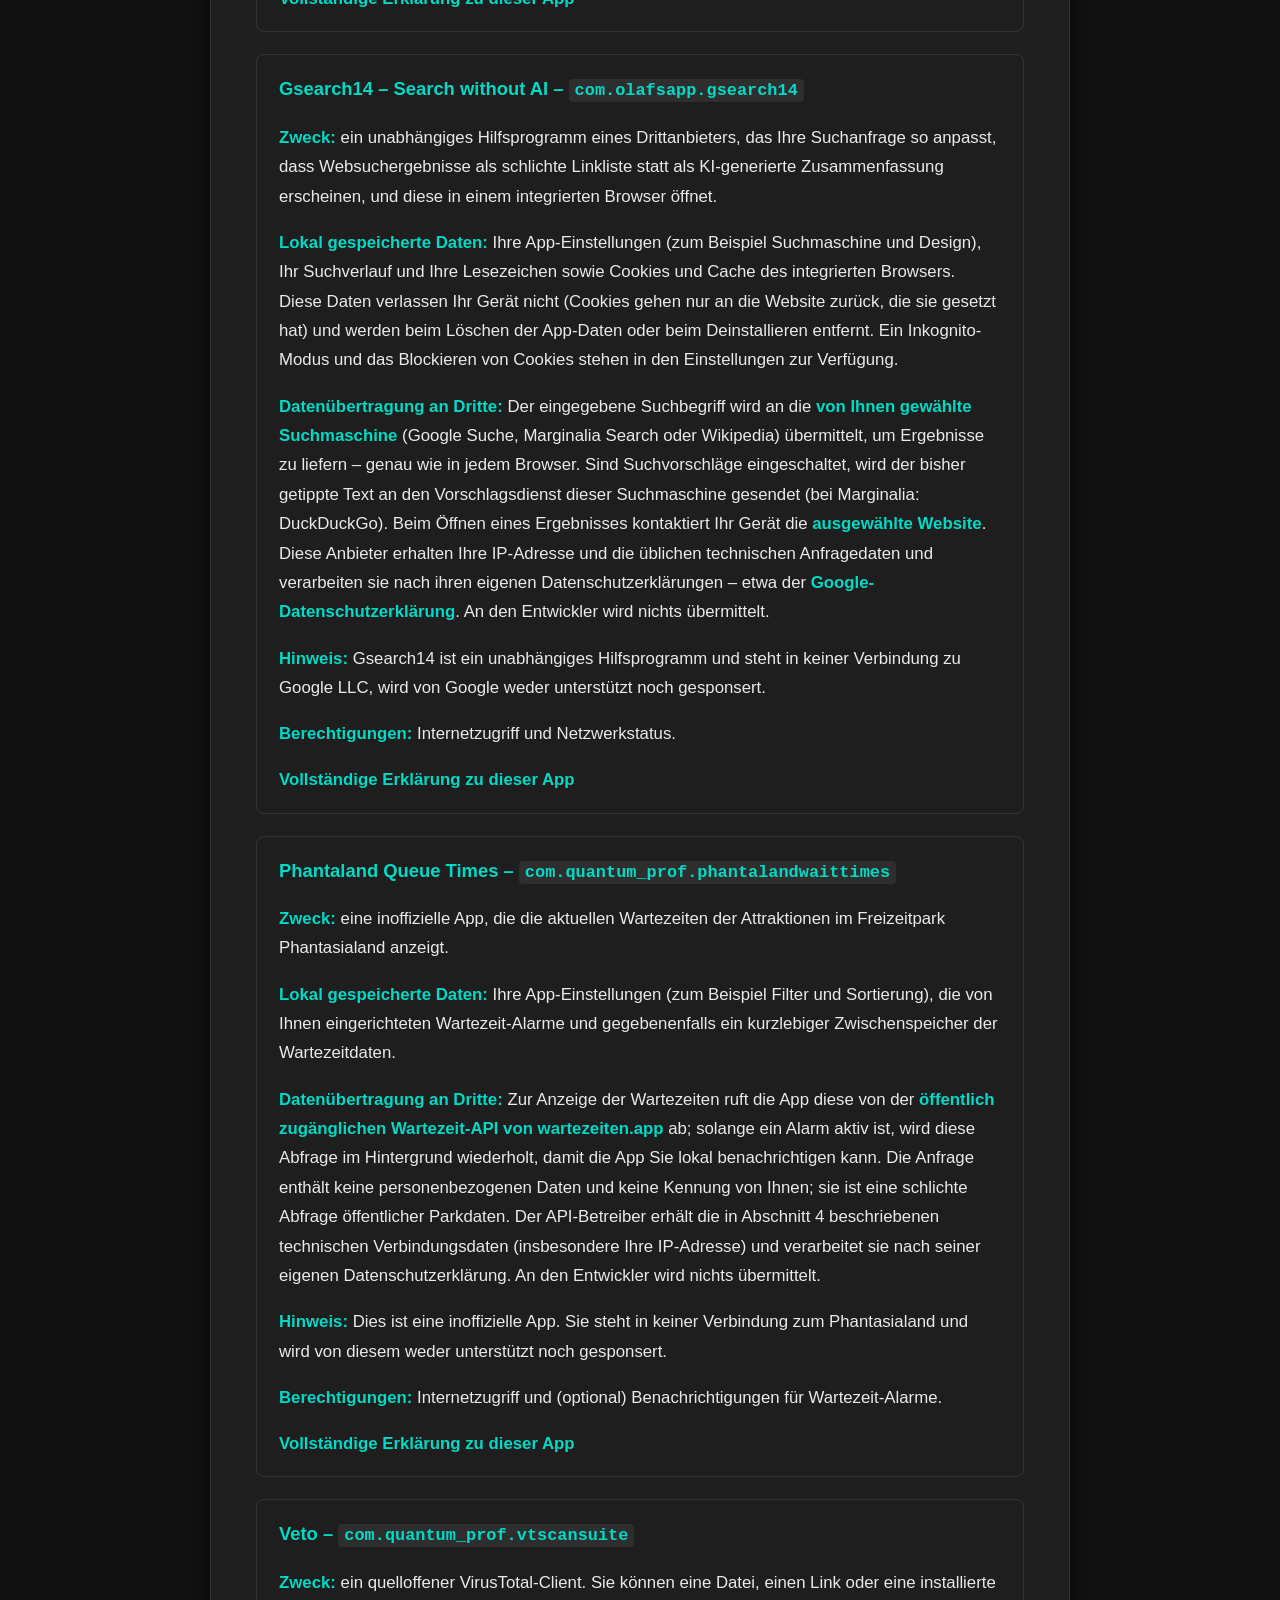
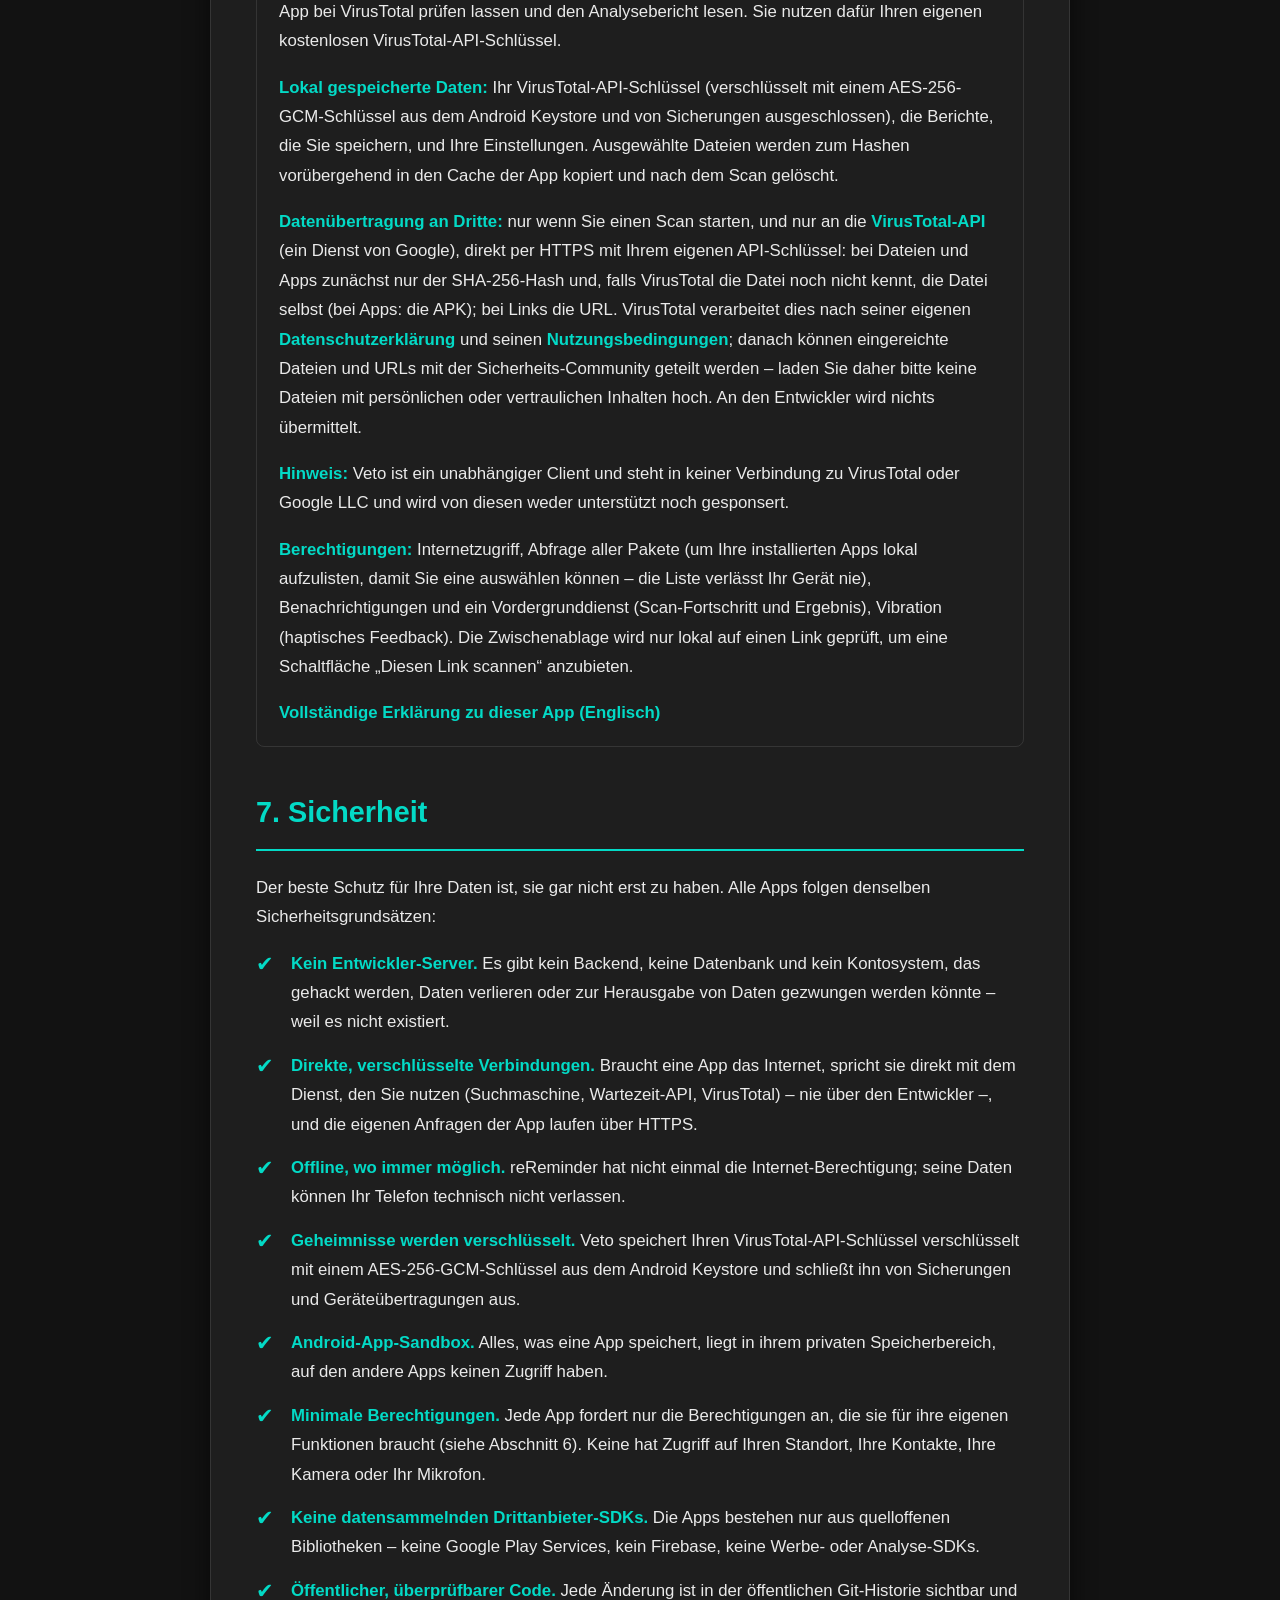
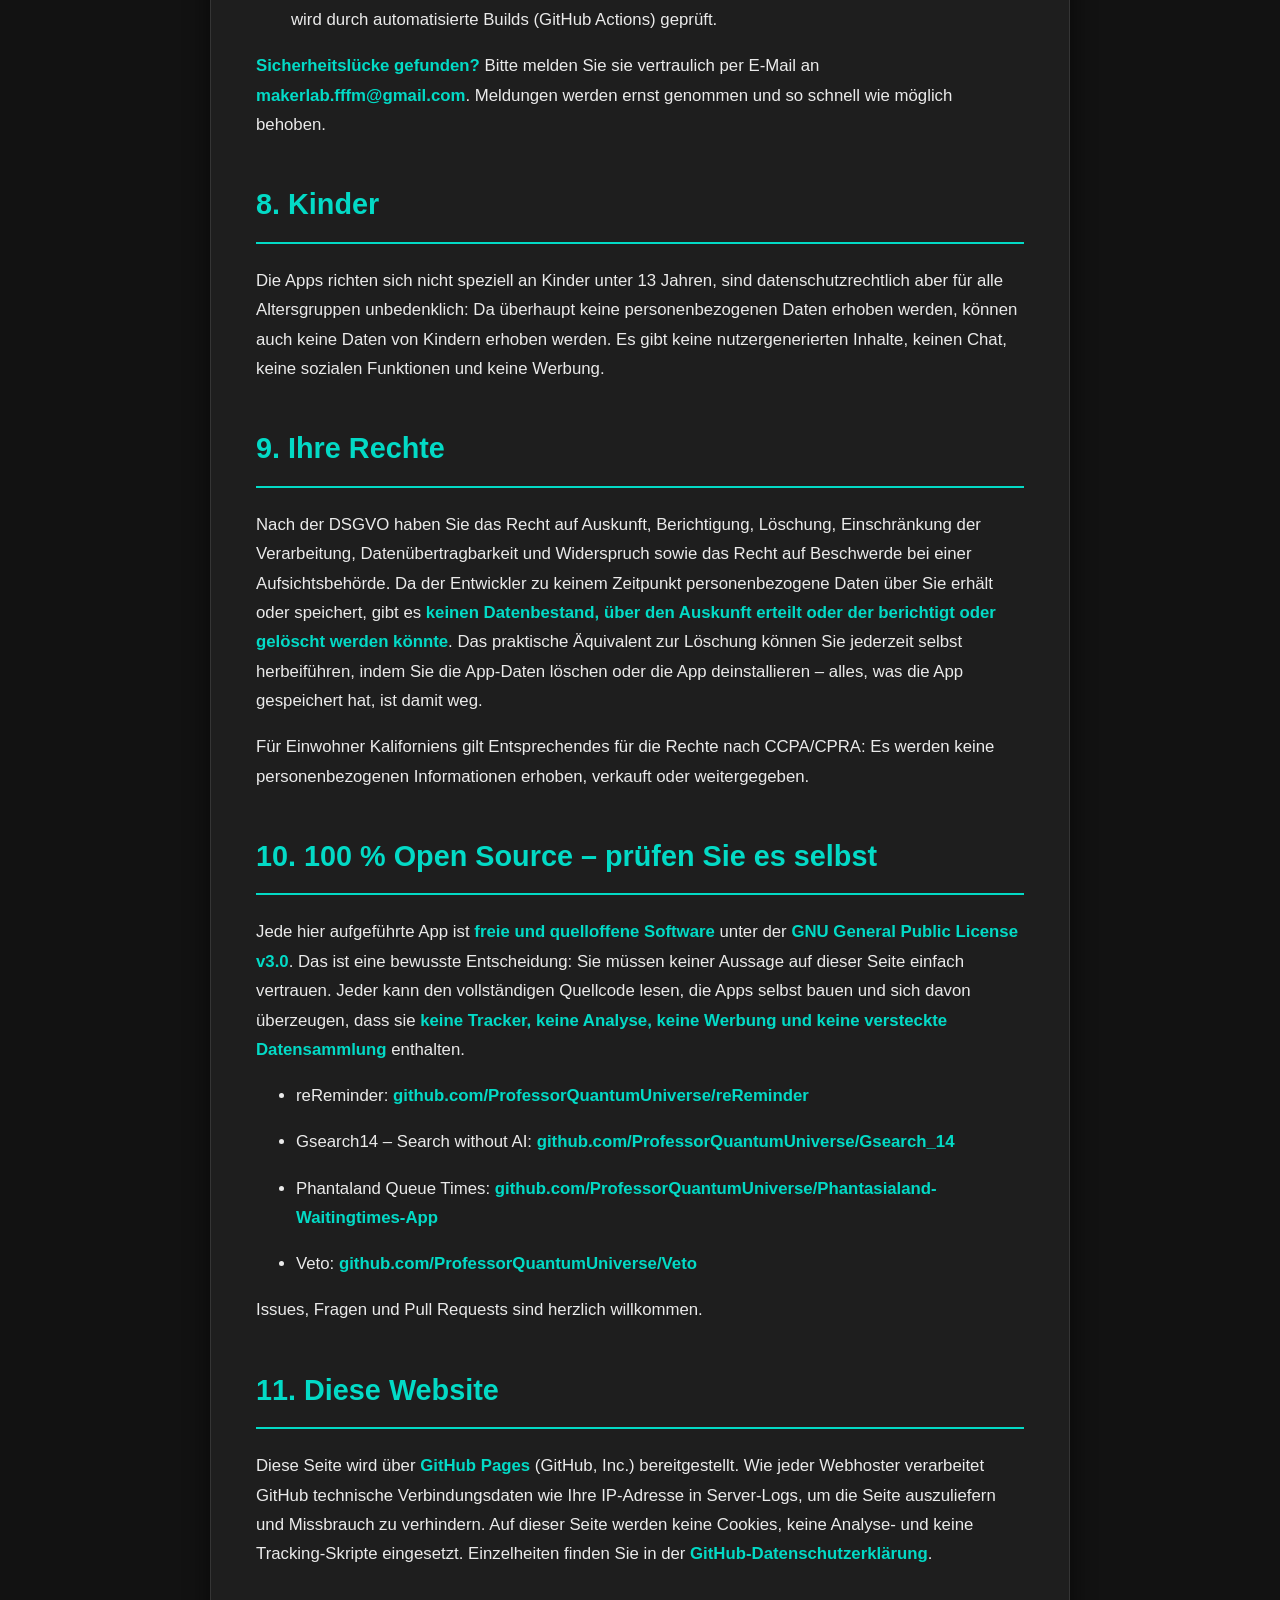
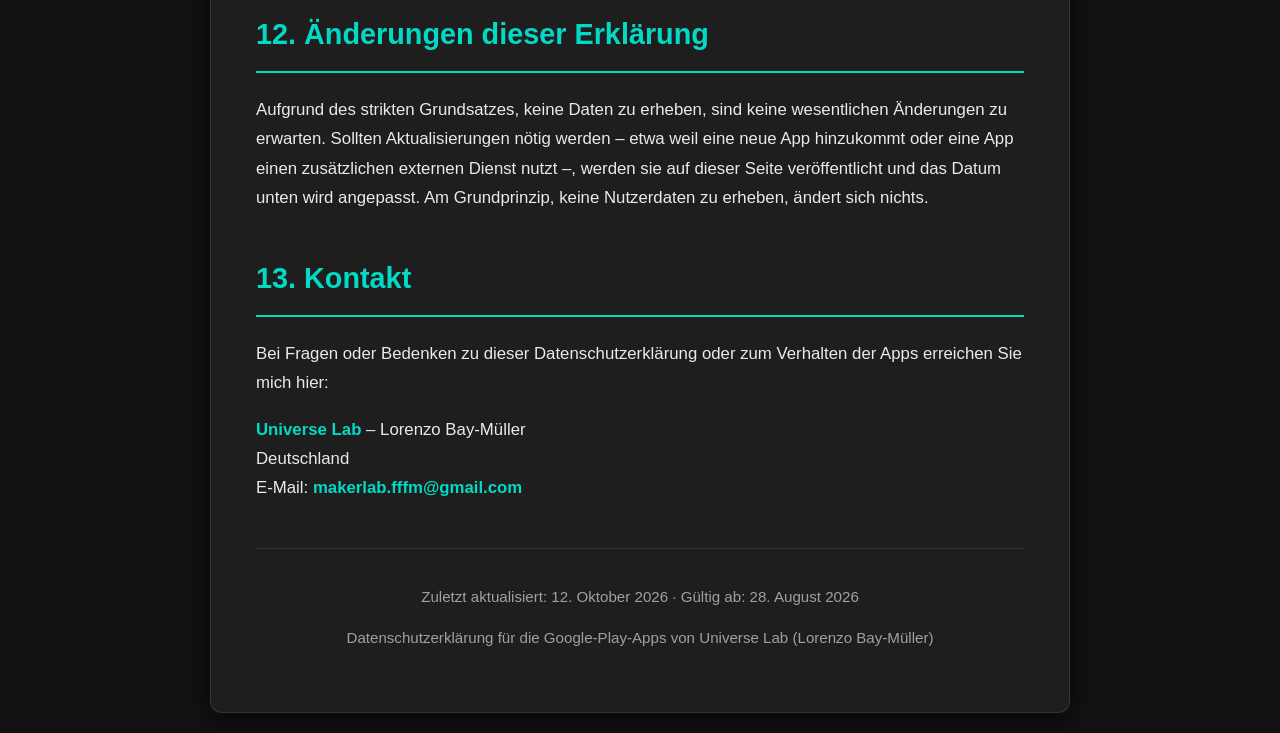
==== commit c8174df3: "Add Veto privacy policy and a security section on every page Add the new app Veto (com.quantum_prof." ====
--- a/de/index.html
+++ b/de/index.html
@@ -4,7 +4,7 @@
     <meta charset="UTF-8">
     <meta name="viewport" content="width=device-width, initial-scale=1.0">
     <title>Datenschutzerklärung – Android-Apps von Universe Lab (Lorenzo Bay-Müller)</title>
-    <meta name="description" content="Offizielle Datenschutzerklärung für alle Android-Apps, die Universe Lab (Lorenzo Bay-Müller) bei Google Play veröffentlicht: reReminder, Gsearch14 – Search without AI und Phantaland Queue Times.">
+    <meta name="description" content="Offizielle Datenschutzerklärung für alle Android-Apps, die Universe Lab (Lorenzo Bay-Müller) bei Google Play veröffentlicht: reReminder, Gsearch14 – Search without AI, Phantaland Queue Times und Veto. 100 % Open Source, keine Tracker, keine Werbung.">
     <link rel="canonical" href="https://privacy.lorenzobaymueller.me/de/">
     <link rel="alternate" hreflang="en" href="https://privacy.lorenzobaymueller.me/">
     <link rel="alternate" hreflang="de" href="https://privacy.lorenzobaymueller.me/de/">
@@ -22,10 +22,17 @@
             <p><strong>Kontoinhaber / verantwortliches Rechtssubjekt laut Google-Play-Eintrag:</strong> Theresa de Wet Bay Mueller, Deutschland</p>
             <p><strong>Entwickler und Autor der Apps:</strong> Lorenzo Bay-Müller (GitHub: <a href="https://github.com/ProfessorQuantumUniverse">@ProfessorQuantumUniverse</a>)</p>
             <p><strong>Google-Play-Entwicklerseite:</strong> <a href="https://play.google.com/store/apps/dev?id=4730347811715684528">play.google.com/store/apps/dev?id=4730347811715684528</a></p>
-            <p><strong>Kontakt-E-Mail (Support-Adresse der Play-Einträge):</strong> <a href="mailto:makerlab.fffm@gmail.com">makerlab.fffm@gmail.com</a></p>
+            <p><strong>Kontakt-E-Mail (Support-Adresse der Play-Einträge):</strong> <a href="mailto:makerlab.fffm@gmail.com">makerlab.fffm@gmail.com</a> – der Eintrag von Veto nutzt den Alias <a href="mailto:makerlab.fffm+google-play@gmail.com">makerlab.fffm+google-play@gmail.com</a>, der im selben Postfach ankommt.</p>
             <p><strong>Verantwortlicher im Sinne des Art. 4 Abs. 7 DSGVO:</strong> Lorenzo Bay-Müller als privater, nicht-kommerzieller Entwickler hinter „Universe Lab“. Hinter den Apps steht keine Firma und keine juristische Person – es handelt sich um ein Hobbyprojekt.</p>
             <p><strong>Dieses Dokument ist die Datenschutzerklärung, auf die die Google-Play-Store-Einträge der unten genannten Apps verweisen.</strong></p>
         </div>
+
+        <ul class="pledge">
+            <li><strong>100&nbsp;% Open Source</strong>Jede App ist öffentlich unter der GPL v3 – prüfen Sie es selbst.</li>
+            <li><strong>Null Tracker</strong>Keine Analyse, keine Absturzberichte, keine Telemetrie, keine Tracking-SDKs.</li>
+            <li><strong>Null Werbung</strong>Keine Werbung und keine Werbe-IDs – niemals.</li>
+            <li><strong>Kein Konto, kein Server</strong>Beim Entwickler kommt überhaupt nichts an.</li>
+        </ul>
 
         <h2>1. Für welche Apps diese Erklärung gilt</h2>
         <p>
@@ -41,6 +48,7 @@
                         <th>App-Titel bei Google Play</th>
                         <th>Anwendungs-ID (Paketname)</th>
                         <th>App-spezifische Erklärung</th>
+                        <th>Quellcode</th>
                     </tr>
                 </thead>
                 <tbody>
@@ -48,16 +56,25 @@
                         <td>reReminder</td>
                         <td><code>com.olaf.rereminder</code></td>
                         <td><a href="/apps/rereminder/">Öffnen</a></td>
+                        <td><a href="https://github.com/ProfessorQuantumUniverse/reReminder">GitHub</a></td>
                     </tr>
                     <tr>
                         <td>Gsearch14 – Search without AI</td>
                         <td><code>com.olafsapp.gsearch14</code></td>
                         <td><a href="/apps/gsearch14/">Öffnen</a></td>
+                        <td><a href="https://github.com/ProfessorQuantumUniverse/Gsearch_14">GitHub</a></td>
                     </tr>
                     <tr>
                         <td>Phantaland Queue Times</td>
                         <td><code>com.quantum_prof.phantalandwaittimes</code></td>
                         <td><a href="/apps/phantaland-queue-times/">Öffnen</a></td>
+                        <td><a href="https://github.com/ProfessorQuantumUniverse/Phantasialand-Waitingtimes-App">GitHub</a></td>
+                    </tr>
+                    <tr>
+                        <td>Veto</td>
+                        <td><code>com.quantum_prof.vtscansuite</code></td>
+                        <td><a href="/apps/veto/">Öffnen</a></td>
+                        <td><a href="https://github.com/ProfessorQuantumUniverse/Veto">GitHub</a></td>
                     </tr>
                 </tbody>
             </table>
@@ -65,7 +82,8 @@
 
         <p>
             Alle diese Apps erscheinen bei Google Play unter dem Entwicklernamen <strong>Universe Lab</strong> und werden
-            von <strong>Lorenzo Bay-Müller</strong> als freie und quelloffene Software (FOSS) entwickelt. Wird eine
+            von <strong>Lorenzo Bay-Müller</strong> als <strong>100&nbsp;% freie und quelloffene Software (FOSS)</strong>
+            unter der GNU GPL v3 entwickelt. Wird eine
             weitere App unter demselben Entwicklerkonto veröffentlicht, wird sie in die obige Tabelle aufgenommen und ist
             ab diesem Zeitpunkt von dieser Erklärung abgedeckt.
         </p>
@@ -91,6 +109,7 @@
             <li>Ihr genauer oder ungefährer Standort.</li>
             <li>Ihre Kontakte, Kalender, Nachrichten oder Anrufprotokolle.</li>
             <li>Ihre Fotos, Videos, Audiodateien oder sonstige Dateien auf Ihrem Gerät.</li>
+            <li>Die Liste der auf Ihrem Gerät installierten Apps, Ihre Zwischenablage oder Ihr Such- und Scanverlauf.</li>
             <li>Nutzungsanalysen, Verhaltensprofile, Absturzberichte oder Telemetrie jeglicher Art.</li>
             <li>Zahlungs- oder Finanzdaten – die Apps enthalten keine Käufe und keine Abonnements.</li>
         </ul>
@@ -101,8 +120,9 @@
 
         <h2>3. Daten, die auf Ihrem Gerät bleiben</h2>
         <p>
-            Manche Apps müssen sich Dinge merken, um überhaupt zu funktionieren – etwa Ihre Erinnerungen in reReminder
-            oder Ihre Designeinstellung in Gsearch14. Diese Informationen werden
+            Manche Apps müssen sich Dinge merken, um überhaupt zu funktionieren – etwa Ihre Erinnerungen in reReminder,
+            Ihren Suchverlauf in Gsearch14 oder Ihren verschlüsselten VirusTotal-API-Schlüssel und gespeicherte Berichte
+            in Veto. Diese Informationen werden
             <strong class="highlight">ausschließlich im privaten Speicherbereich der App auf Ihrem eigenen Gerät</strong>
             über die Standardmechanismen von Android abgelegt. Sie werden:
         </p>
@@ -114,13 +134,15 @@
         </ul>
         <p>
             Datenschutzrechtlich werden diese lokal gespeicherten Inhalte vom Entwickler nicht „verarbeitet“, da er
-            zu keinem Zeitpunkt Zugriff darauf hat.
+            zu keinem Zeitpunkt Zugriff darauf hat. Haben Sie die Android-eigene Gerätesicherung aktiviert, kann Android
+            App-Daten in <em>Ihre</em> persönliche Sicherung aufnehmen; das steuern Sie und Ihr Backup-Anbieter, nicht der
+            Entwickler. Veto schließt Ihren API-Schlüssel ausdrücklich von jeder Sicherung aus.
         </p>
 
         <h2>4. Internetverbindungen und Dritte</h2>
         <p>
             Einige Apps müssen für ihre Kernfunktion einen externen Dienst kontaktieren – etwa um aktuelle Wartezeiten
-            abzurufen oder Suchergebnisse anzuzeigen. Dabei werden keine Daten an den Entwickler gesendet, es entsteht
+            abzurufen, Suchergebnisse anzuzeigen oder eine Datei mit VirusTotal zu prüfen. Dabei werden keine Daten an den Entwickler gesendet, es entsteht
             aber eine direkte Verbindung zwischen Ihrem Gerät und diesem externen Dienst. Wie bei jeder Anfrage im
             Internet erhält der Betreiber dieses Dienstes dabei zwangsläufig technische Verbindungsdaten wie Ihre
             <strong>IP-Adresse</strong>, den Zeitpunkt der Anfrage und Ihren User-Agent sowie gegebenenfalls den Inhalt
@@ -134,6 +156,7 @@
         <ul>
             <li><strong>keine Werbenetzwerke</strong> und keine Werbung;</li>
             <li><strong>keine Analyse- oder Tracking-SDKs</strong> (kein Firebase Analytics, kein Google Analytics, kein Crashlytics, keine Attributions-SDKs);</li>
+            <li><strong>keine Absturzberichte und keine Telemetrie</strong> – die Apps „telefonieren nie nach Hause“;</li>
             <li><strong>keine Social-Media-SDKs</strong>;</li>
             <li><strong>keine In-App-Käufe</strong> und keine Zahlungsabwicklung.</li>
         </ul>
@@ -158,32 +181,75 @@
             <h3>reReminder – <code>com.olaf.rereminder</code></h3>
             <p><strong>Zweck:</strong> eine Erinnerungs-App, die wiederholt an gesunde Gewohnheiten erinnert (Wasser trinken, Pausen machen, Medikamente einnehmen, sich bewegen).</p>
             <p><strong>Lokal gespeicherte Daten:</strong> die von Ihnen angelegten Erinnerungen (Titel, Intervall, Zeitplan) und Ihre App-Einstellungen.</p>
-            <p><strong>Datenübertragung:</strong> keine. Die App arbeitet offline und benötigt für ihre Kernfunktion keine Internetverbindung.</p>
-            <p><strong>Typische Berechtigungen:</strong> Benachrichtigungen (zum Anzeigen der Erinnerungen), exakte Alarme (damit eine Erinnerung pünktlich auslöst) und Start nach dem Neustart des Geräts (damit Ihre Erinnerungen einen Neustart überstehen).</p>
+            <p><strong>Datenübertragung:</strong> keine. Die App arbeitet zu 100&nbsp;% offline und fordert nicht einmal die Internet-Berechtigung an – sie kann technisch gar keine Daten versenden.</p>
+            <p><strong>Berechtigungen:</strong> Benachrichtigungen (zum Anzeigen der Erinnerungen), exakte Alarme (damit eine Erinnerung pünktlich auslöst), Start nach dem Neustart des Geräts (damit Ihre Erinnerungen einen Neustart überstehen), Vollbild-Benachrichtigungen, Vibration, Wakelock und ein Vordergrunddienst (für Erinnerungen im Wecker-Stil) sowie eine Anfrage zum Ignorieren der Akkuoptimierung, die Sie selbst bestätigen.</p>
             <p><a href="/apps/rereminder/">Vollständige Erklärung zu dieser App</a></p>
         </div>
 
         <div class="app-block">
             <h3>Gsearch14 – Search without AI – <code>com.olafsapp.gsearch14</code></h3>
             <p><strong>Zweck:</strong> ein unabhängiges Hilfsprogramm eines Drittanbieters, das Ihre Suchanfrage so anpasst, dass Websuchergebnisse als schlichte Linkliste statt als KI-generierte Zusammenfassung erscheinen, und diese in einem integrierten Browser öffnet.</p>
-            <p><strong>Lokal gespeicherte Daten:</strong> Ihre App-Einstellungen (zum Beispiel das Design) und, sofern die App dies anbietet, Ihr lokaler Suchverlauf. Diese Daten verlassen Ihr Gerät nicht und werden beim Löschen der App-Daten oder beim Deinstallieren entfernt.</p>
-            <p><strong>Datenübertragung an Dritte:</strong> Der eingegebene Suchbegriff wird an die <strong>Suchmaschine</strong> (Google Suche) übermittelt, um Ergebnisse zu liefern – genau wie in jedem Browser. Beim Öffnen eines Ergebnisses kontaktiert Ihr Gerät die <strong>ausgewählte Website</strong>. Diese Anbieter erhalten Ihre IP-Adresse und die üblichen technischen Anfragedaten und verarbeiten sie nach ihren eigenen Datenschutzerklärungen – für die Google Suche siehe die <a href="https://policies.google.com/privacy">Google-Datenschutzerklärung</a>. An den Entwickler wird nichts übermittelt.</p>
+            <p><strong>Lokal gespeicherte Daten:</strong> Ihre App-Einstellungen (zum Beispiel Suchmaschine und Design), Ihr Suchverlauf und Ihre Lesezeichen sowie Cookies und Cache des integrierten Browsers. Diese Daten verlassen Ihr Gerät nicht (Cookies gehen nur an die Website zurück, die sie gesetzt hat) und werden beim Löschen der App-Daten oder beim Deinstallieren entfernt. Ein Inkognito-Modus und das Blockieren von Cookies stehen in den Einstellungen zur Verfügung.</p>
+            <p><strong>Datenübertragung an Dritte:</strong> Der eingegebene Suchbegriff wird an die <strong>von Ihnen gewählte Suchmaschine</strong> (Google Suche, Marginalia Search oder Wikipedia) übermittelt, um Ergebnisse zu liefern – genau wie in jedem Browser. Sind Suchvorschläge eingeschaltet, wird der bisher getippte Text an den Vorschlagsdienst dieser Suchmaschine gesendet (bei Marginalia: DuckDuckGo). Beim Öffnen eines Ergebnisses kontaktiert Ihr Gerät die <strong>ausgewählte Website</strong>. Diese Anbieter erhalten Ihre IP-Adresse und die üblichen technischen Anfragedaten und verarbeiten sie nach ihren eigenen Datenschutzerklärungen – etwa der <a href="https://policies.google.com/privacy">Google-Datenschutzerklärung</a>. An den Entwickler wird nichts übermittelt.</p>
             <p><strong>Hinweis:</strong> Gsearch14 ist ein unabhängiges Hilfsprogramm und steht in keiner Verbindung zu Google LLC, wird von Google weder unterstützt noch gesponsert.</p>
-            <p><strong>Typische Berechtigungen:</strong> Internetzugriff.</p>
+            <p><strong>Berechtigungen:</strong> Internetzugriff und Netzwerkstatus.</p>
             <p><a href="/apps/gsearch14/">Vollständige Erklärung zu dieser App</a></p>
         </div>
 
         <div class="app-block">
             <h3>Phantaland Queue Times – <code>com.quantum_prof.phantalandwaittimes</code></h3>
             <p><strong>Zweck:</strong> eine inoffizielle App, die die aktuellen Wartezeiten der Attraktionen im Freizeitpark Phantasialand anzeigt.</p>
-            <p><strong>Lokal gespeicherte Daten:</strong> Ihre App-Einstellungen (zum Beispiel Filter und Sortierung) und gegebenenfalls ein kurzlebiger Zwischenspeicher der Wartezeitdaten.</p>
-            <p><strong>Datenübertragung an Dritte:</strong> Zur Anzeige der Wartezeiten ruft die App diese von einer <strong>öffentlich zugänglichen Wartezeit-API eines Drittanbieters</strong> ab. Die Anfrage enthält keine personenbezogenen Daten und keine Kennung von Ihnen; sie ist eine schlichte Abfrage öffentlicher Parkdaten. Der API-Betreiber erhält die in Abschnitt 4 beschriebenen technischen Verbindungsdaten (insbesondere Ihre IP-Adresse) und verarbeitet sie nach seiner eigenen Datenschutzerklärung. An den Entwickler wird nichts übermittelt.</p>
+            <p><strong>Lokal gespeicherte Daten:</strong> Ihre App-Einstellungen (zum Beispiel Filter und Sortierung), die von Ihnen eingerichteten Wartezeit-Alarme und gegebenenfalls ein kurzlebiger Zwischenspeicher der Wartezeitdaten.</p>
+            <p><strong>Datenübertragung an Dritte:</strong> Zur Anzeige der Wartezeiten ruft die App diese von der <strong>öffentlich zugänglichen Wartezeit-API von <a href="https://www.wartezeiten.app/">wartezeiten.app</a></strong> ab; solange ein Alarm aktiv ist, wird diese Abfrage im Hintergrund wiederholt, damit die App Sie lokal benachrichtigen kann. Die Anfrage enthält keine personenbezogenen Daten und keine Kennung von Ihnen; sie ist eine schlichte Abfrage öffentlicher Parkdaten. Der API-Betreiber erhält die in Abschnitt 4 beschriebenen technischen Verbindungsdaten (insbesondere Ihre IP-Adresse) und verarbeitet sie nach seiner eigenen Datenschutzerklärung. An den Entwickler wird nichts übermittelt.</p>
             <p><strong>Hinweis:</strong> Dies ist eine inoffizielle App. Sie steht in keiner Verbindung zum Phantasialand und wird von diesem weder unterstützt noch gesponsert.</p>
-            <p><strong>Typische Berechtigungen:</strong> Internetzugriff.</p>
+            <p><strong>Berechtigungen:</strong> Internetzugriff und (optional) Benachrichtigungen für Wartezeit-Alarme.</p>
             <p><a href="/apps/phantaland-queue-times/">Vollständige Erklärung zu dieser App</a></p>
         </div>
 
-        <h2>7. Kinder</h2>
+        <div class="app-block">
+            <h3>Veto – <code>com.quantum_prof.vtscansuite</code></h3>
+            <p><strong>Zweck:</strong> ein quelloffener VirusTotal-Client. Sie können eine Datei, einen Link oder eine installierte App bei VirusTotal prüfen lassen und den Analysebericht lesen. Sie nutzen dafür Ihren eigenen kostenlosen VirusTotal-API-Schlüssel.</p>
+            <p><strong>Lokal gespeicherte Daten:</strong> Ihr VirusTotal-API-Schlüssel (verschlüsselt mit einem AES-256-GCM-Schlüssel aus dem Android Keystore und von Sicherungen ausgeschlossen), die Berichte, die Sie speichern, und Ihre Einstellungen. Ausgewählte Dateien werden zum Hashen vorübergehend in den Cache der App kopiert und nach dem Scan gelöscht.</p>
+            <p><strong>Datenübertragung an Dritte:</strong> nur wenn Sie einen Scan starten, und nur an die <strong>VirusTotal-API</strong> (ein Dienst von Google), direkt per HTTPS mit Ihrem eigenen API-Schlüssel: bei Dateien und Apps zunächst nur der SHA-256-Hash und, falls VirusTotal die Datei noch nicht kennt, die Datei selbst (bei Apps: die APK); bei Links die URL. VirusTotal verarbeitet dies nach seiner eigenen <a href="https://docs.virustotal.com/docs/privacy-policy">Datenschutzerklärung</a> und seinen <a href="https://docs.virustotal.com/docs/terms-of-service">Nutzungsbedingungen</a>; danach können eingereichte Dateien und URLs mit der Sicherheits-Community geteilt werden – laden Sie daher bitte keine Dateien mit persönlichen oder vertraulichen Inhalten hoch. An den Entwickler wird nichts übermittelt.</p>
+            <p><strong>Hinweis:</strong> Veto ist ein unabhängiger Client und steht in keiner Verbindung zu VirusTotal oder Google LLC und wird von diesen weder unterstützt noch gesponsert.</p>
+            <p><strong>Berechtigungen:</strong> Internetzugriff, Abfrage aller Pakete (um Ihre installierten Apps lokal aufzulisten, damit Sie eine auswählen können – die Liste verlässt Ihr Gerät nie), Benachrichtigungen und ein Vordergrunddienst (Scan-Fortschritt und Ergebnis), Vibration (haptisches Feedback). Die Zwischenablage wird nur lokal auf einen Link geprüft, um eine Schaltfläche „Diesen Link scannen“ anzubieten.</p>
+            <p><a href="/apps/veto/">Vollständige Erklärung zu dieser App (Englisch)</a></p>
+        </div>
+
+        <h2>7. Sicherheit</h2>
+        <p>
+            Der beste Schutz für Ihre Daten ist, sie gar nicht erst zu haben. Alle Apps folgen denselben
+            Sicherheitsgrundsätzen:
+        </p>
+        <ul class="check-list">
+            <li><strong>Kein Entwickler-Server.</strong> Es gibt kein Backend, keine Datenbank und kein Kontosystem, das
+                gehackt werden, Daten verlieren oder zur Herausgabe von Daten gezwungen werden könnte – weil es nicht
+                existiert.</li>
+            <li><strong>Direkte, verschlüsselte Verbindungen.</strong> Braucht eine App das Internet, spricht sie direkt
+                mit dem Dienst, den Sie nutzen (Suchmaschine, Wartezeit-API, VirusTotal) – nie über den Entwickler –, und
+                die eigenen Anfragen der App laufen über HTTPS.</li>
+            <li><strong>Offline, wo immer möglich.</strong> reReminder hat nicht einmal die Internet-Berechtigung; seine
+                Daten können Ihr Telefon technisch nicht verlassen.</li>
+            <li><strong>Geheimnisse werden verschlüsselt.</strong> Veto speichert Ihren VirusTotal-API-Schlüssel
+                verschlüsselt mit einem AES-256-GCM-Schlüssel aus dem Android Keystore und schließt ihn von Sicherungen
+                und Geräteübertragungen aus.</li>
+            <li><strong>Android-App-Sandbox.</strong> Alles, was eine App speichert, liegt in ihrem privaten
+                Speicherbereich, auf den andere Apps keinen Zugriff haben.</li>
+            <li><strong>Minimale Berechtigungen.</strong> Jede App fordert nur die Berechtigungen an, die sie für ihre
+                eigenen Funktionen braucht (siehe Abschnitt 6). Keine hat Zugriff auf Ihren Standort, Ihre Kontakte, Ihre
+                Kamera oder Ihr Mikrofon.</li>
+            <li><strong>Keine datensammelnden Drittanbieter-SDKs.</strong> Die Apps bestehen nur aus quelloffenen
+                Bibliotheken – keine Google Play Services, kein Firebase, keine Werbe- oder Analyse-SDKs.</li>
+            <li><strong>Öffentlicher, überprüfbarer Code.</strong> Jede Änderung ist in der öffentlichen Git-Historie
+                sichtbar und wird durch automatisierte Builds (GitHub Actions) geprüft.</li>
+        </ul>
+        <p>
+            <strong>Sicherheitslücke gefunden?</strong> Bitte melden Sie sie vertraulich per E-Mail an
+            <a href="mailto:makerlab.fffm@gmail.com">makerlab.fffm@gmail.com</a>. Meldungen werden ernst genommen und so
+            schnell wie möglich behoben.
+        </p>
+
+        <h2>8. Kinder</h2>
         <p>
             Die Apps richten sich nicht speziell an Kinder unter 13 Jahren, sind datenschutzrechtlich aber für alle
             Altersgruppen unbedenklich: Da überhaupt keine personenbezogenen Daten erhoben werden, können auch keine
@@ -191,7 +257,7 @@
             Funktionen und keine Werbung.
         </p>
 
-        <h2>8. Ihre Rechte</h2>
+        <h2>9. Ihre Rechte</h2>
         <p>
             Nach der DSGVO haben Sie das Recht auf Auskunft, Berichtigung, Löschung, Einschränkung der Verarbeitung,
             Datenübertragbarkeit und Widerspruch sowie das Recht auf Beschwerde bei einer Aufsichtsbehörde. Da der
@@ -205,15 +271,23 @@
             personenbezogenen Informationen erhoben, verkauft oder weitergegeben.
         </p>
 
-        <h2>9. Transparenz durch Open Source (FOSS)</h2>
-        <p>
-            Diese Apps sind freie und quelloffene Software. Sie müssen diesen Aussagen nicht einfach vertrauen – Sie
-            können den Quellcode einsehen und selbst überprüfen, dass es keine versteckten Tracker oder
-            Datensammelmechanismen gibt. Der Quellcode ist verfügbar unter
-            <a href="https://github.com/ProfessorQuantumUniverse">github.com/ProfessorQuantumUniverse</a>.
-        </p>
-
-        <h2>10. Diese Website</h2>
+        <h2>10. 100&nbsp;% Open Source – prüfen Sie es selbst</h2>
+        <p>
+            Jede hier aufgeführte App ist <strong>freie und quelloffene Software</strong> unter der
+            <strong>GNU General Public License v3.0</strong>. Das ist eine bewusste Entscheidung: Sie müssen keiner
+            Aussage auf dieser Seite einfach vertrauen. Jeder kann den vollständigen Quellcode lesen, die Apps selbst
+            bauen und sich davon überzeugen, dass sie <strong class="highlight">keine Tracker, keine Analyse, keine
+            Werbung und keine versteckte Datensammlung</strong> enthalten.
+        </p>
+        <ul>
+            <li>reReminder: <a href="https://github.com/ProfessorQuantumUniverse/reReminder">github.com/ProfessorQuantumUniverse/reReminder</a></li>
+            <li>Gsearch14 – Search without AI: <a href="https://github.com/ProfessorQuantumUniverse/Gsearch_14">github.com/ProfessorQuantumUniverse/Gsearch_14</a></li>
+            <li>Phantaland Queue Times: <a href="https://github.com/ProfessorQuantumUniverse/Phantasialand-Waitingtimes-App">github.com/ProfessorQuantumUniverse/Phantasialand-Waitingtimes-App</a></li>
+            <li>Veto: <a href="https://github.com/ProfessorQuantumUniverse/Veto">github.com/ProfessorQuantumUniverse/Veto</a></li>
+        </ul>
+        <p>Issues, Fragen und Pull Requests sind herzlich willkommen.</p>
+
+        <h2>11. Diese Website</h2>
         <p>
             Diese Seite wird über <strong>GitHub Pages</strong> (GitHub, Inc.) bereitgestellt. Wie jeder Webhoster
             verarbeitet GitHub technische Verbindungsdaten wie Ihre IP-Adresse in Server-Logs, um die Seite auszuliefern
@@ -222,7 +296,7 @@
             <a href="https://docs.github.com/de/site-policy/privacy-policies/github-general-privacy-statement">GitHub-Datenschutzerklärung</a>.
         </p>
 
-        <h2>11. Änderungen dieser Erklärung</h2>
+        <h2>12. Änderungen dieser Erklärung</h2>
         <p>
             Aufgrund des strikten Grundsatzes, keine Daten zu erheben, sind keine wesentlichen Änderungen zu erwarten.
             Sollten Aktualisierungen nötig werden – etwa weil eine neue App hinzukommt oder eine App einen zusätzlichen
@@ -230,7 +304,7 @@
             Grundprinzip, keine Nutzerdaten zu erheben, ändert sich nichts.
         </p>
 
-        <h2>12. Kontakt</h2>
+        <h2>13. Kontakt</h2>
         <p>
             Bei Fragen oder Bedenken zu dieser Datenschutzerklärung oder zum Verhalten der Apps erreichen Sie mich hier:
         </p>
@@ -241,7 +315,7 @@
         </p>
 
         <div class="footer">
-            <p>Zuletzt aktualisiert: 28. August 2026 · Gültig ab: 28. August 2026</p>
+            <p>Zuletzt aktualisiert: 12. Oktober 2026 · Gültig ab: 28. August 2026</p>
             <p>Datenschutzerklärung für die Google-Play-Apps von Universe Lab (Lorenzo Bay-Müller)</p>
         </div>
     </div>
--- a/assets/style.css
+++ b/assets/style.css
@@ -39,7 +39,7 @@
     margin-bottom: 22px;
 }
 
-h1 { font-size: clamp(1.9em, 6vw, 2.5em); font-weight: 700; text-align: center; margin-top: 0; }
+h1 { font-size: clamp(1.9em, 6vw, 2.5em); font-weight: 700; text-align: center; margin-top: 0; hyphens: auto; overflow-wrap: break-word; }
 h2 { font-size: clamp(1.35em, 4.5vw, 1.8em); }
 h3 { font-size: 1.15em; color: var(--text-color); margin-bottom: 6px; }
 
@@ -113,7 +113,10 @@
     padding: 2px 6px;
     border-radius: 4px;
     font-size: 0.92em;
-}
+    overflow-wrap: anywhere;
+}
+
+td code { overflow-wrap: normal; }
 
 .no-data-list { list-style: none; padding-left: 0; }
 
@@ -143,6 +146,57 @@
 .app-block h3 { margin-top: 0; color: var(--primary-color); }
 .app-block p:last-child { margin-bottom: 0; }
 
+.pledge {
+    display: grid;
+    grid-template-columns: repeat(auto-fit, minmax(170px, 1fr));
+    gap: 12px;
+    margin: 0 0 28px;
+    padding: 0;
+    list-style: none;
+}
+
+.pledge li {
+    margin: 0;
+    padding: 14px 16px;
+    border: 1px solid rgba(3, 218, 198, 0.35);
+    border-radius: 10px;
+    background-color: rgba(3, 218, 198, 0.06);
+    font-size: 0.98em;
+    line-height: 1.45;
+}
+
+.pledge li strong { display: block; font-size: 1.08em; margin-bottom: 2px; }
+
+.check-list { list-style: none; padding-left: 0; }
+
+.check-list li {
+    position: relative;
+    padding-left: 35px;
+    margin-bottom: 14px;
+}
+
+.check-list li::before {
+    content: '\2714';
+    position: absolute;
+    left: 0;
+    top: 0;
+    color: var(--primary-color);
+    font-size: 1.25em;
+    line-height: 1.4;
+}
+
+.warning {
+    border: 1px solid rgba(255, 193, 7, 0.45);
+    border-left: 4px solid #FFC107;
+    background-color: rgba(255, 193, 7, 0.08);
+    border-radius: 8px;
+    padding: 14px 18px;
+    margin-bottom: 1.2em;
+}
+
+.warning p:first-child { margin-top: 0; }
+.warning p:last-child { margin-bottom: 0; }
+
 .footer {
     margin-top: 45px;
     padding-top: 20px;
